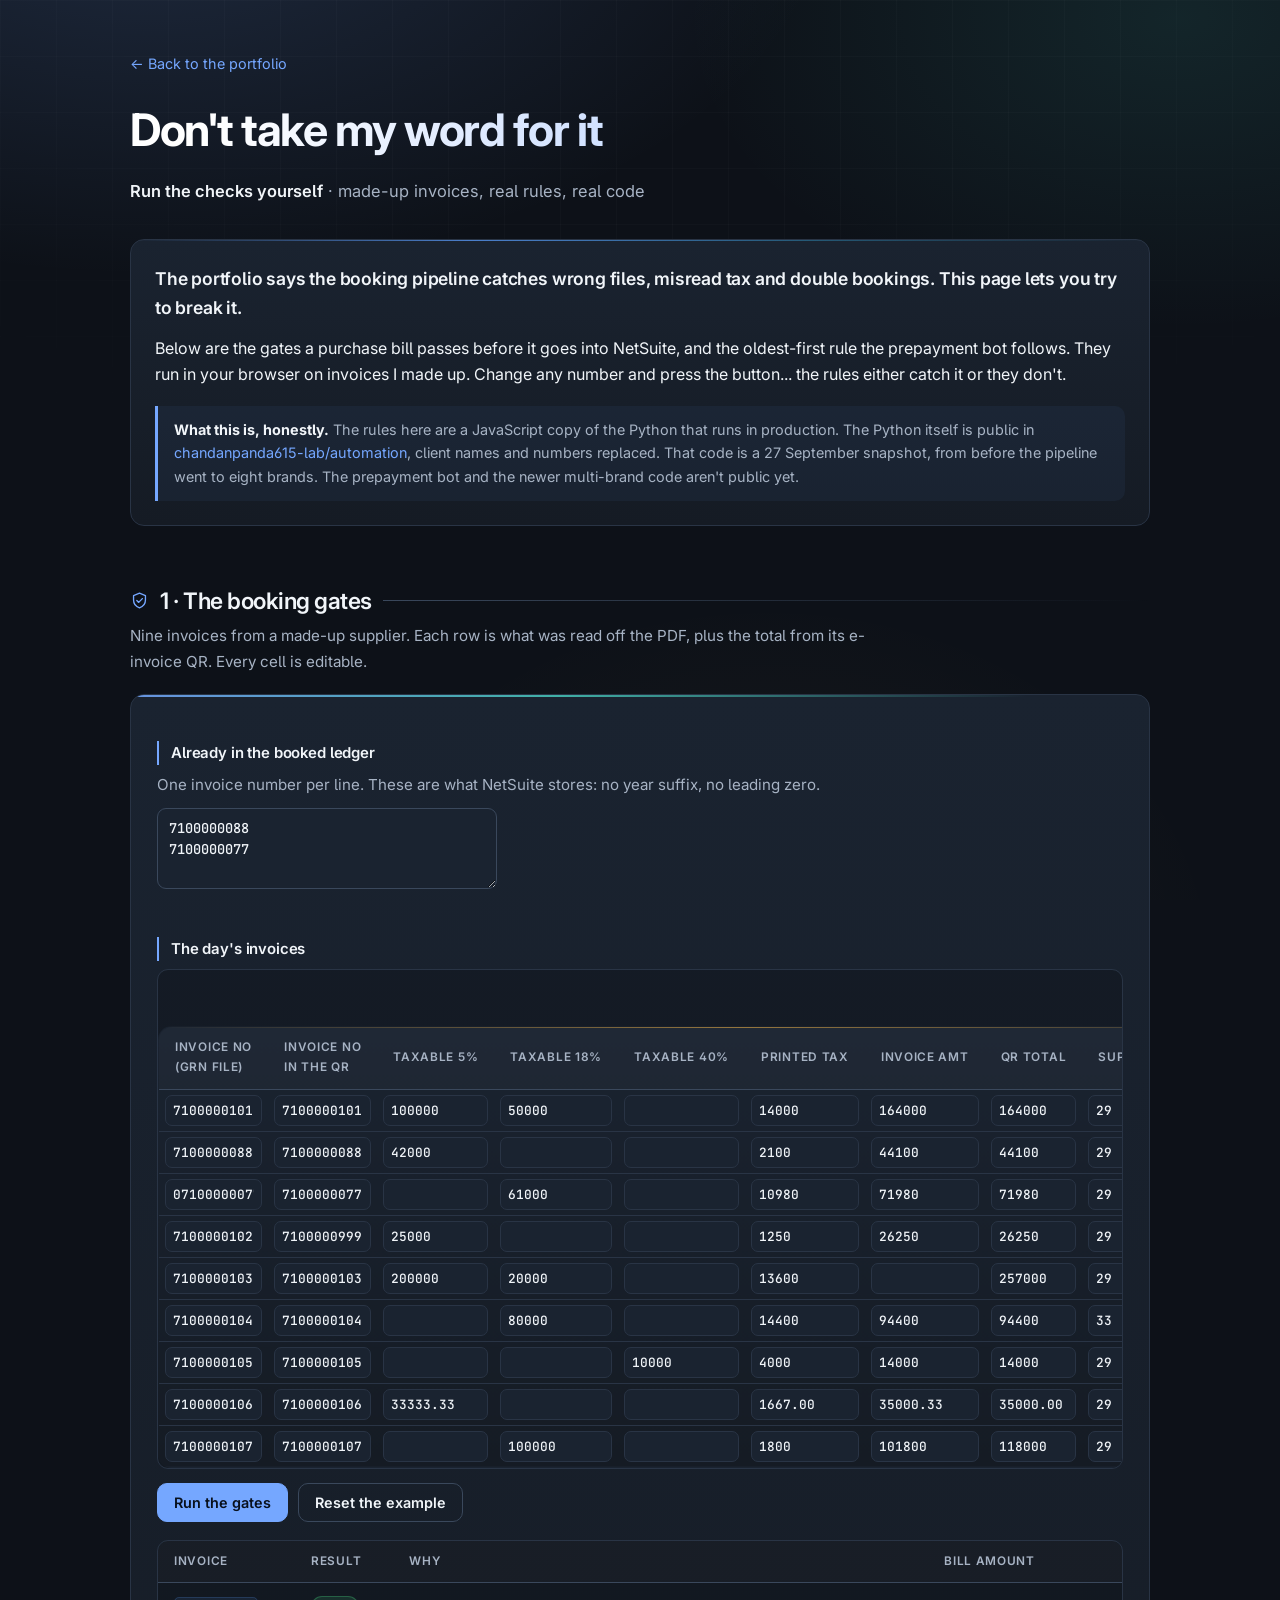
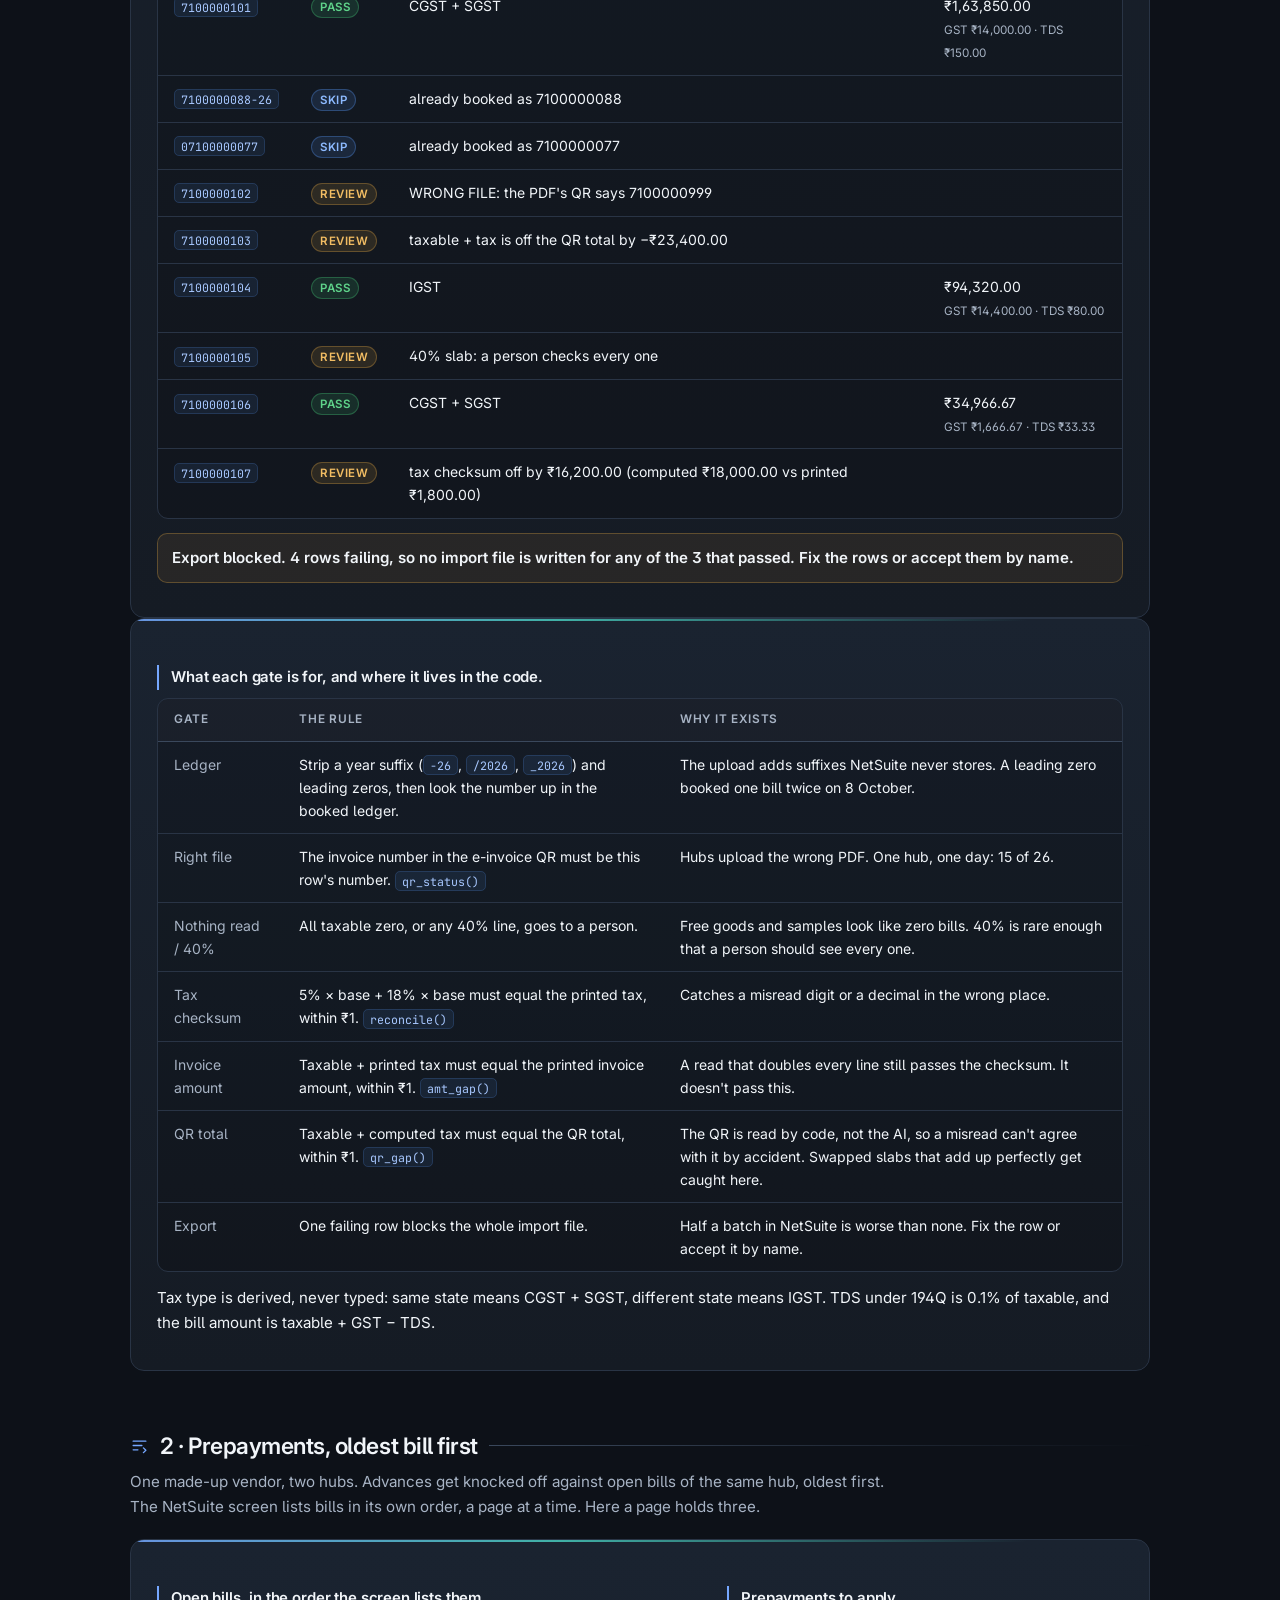
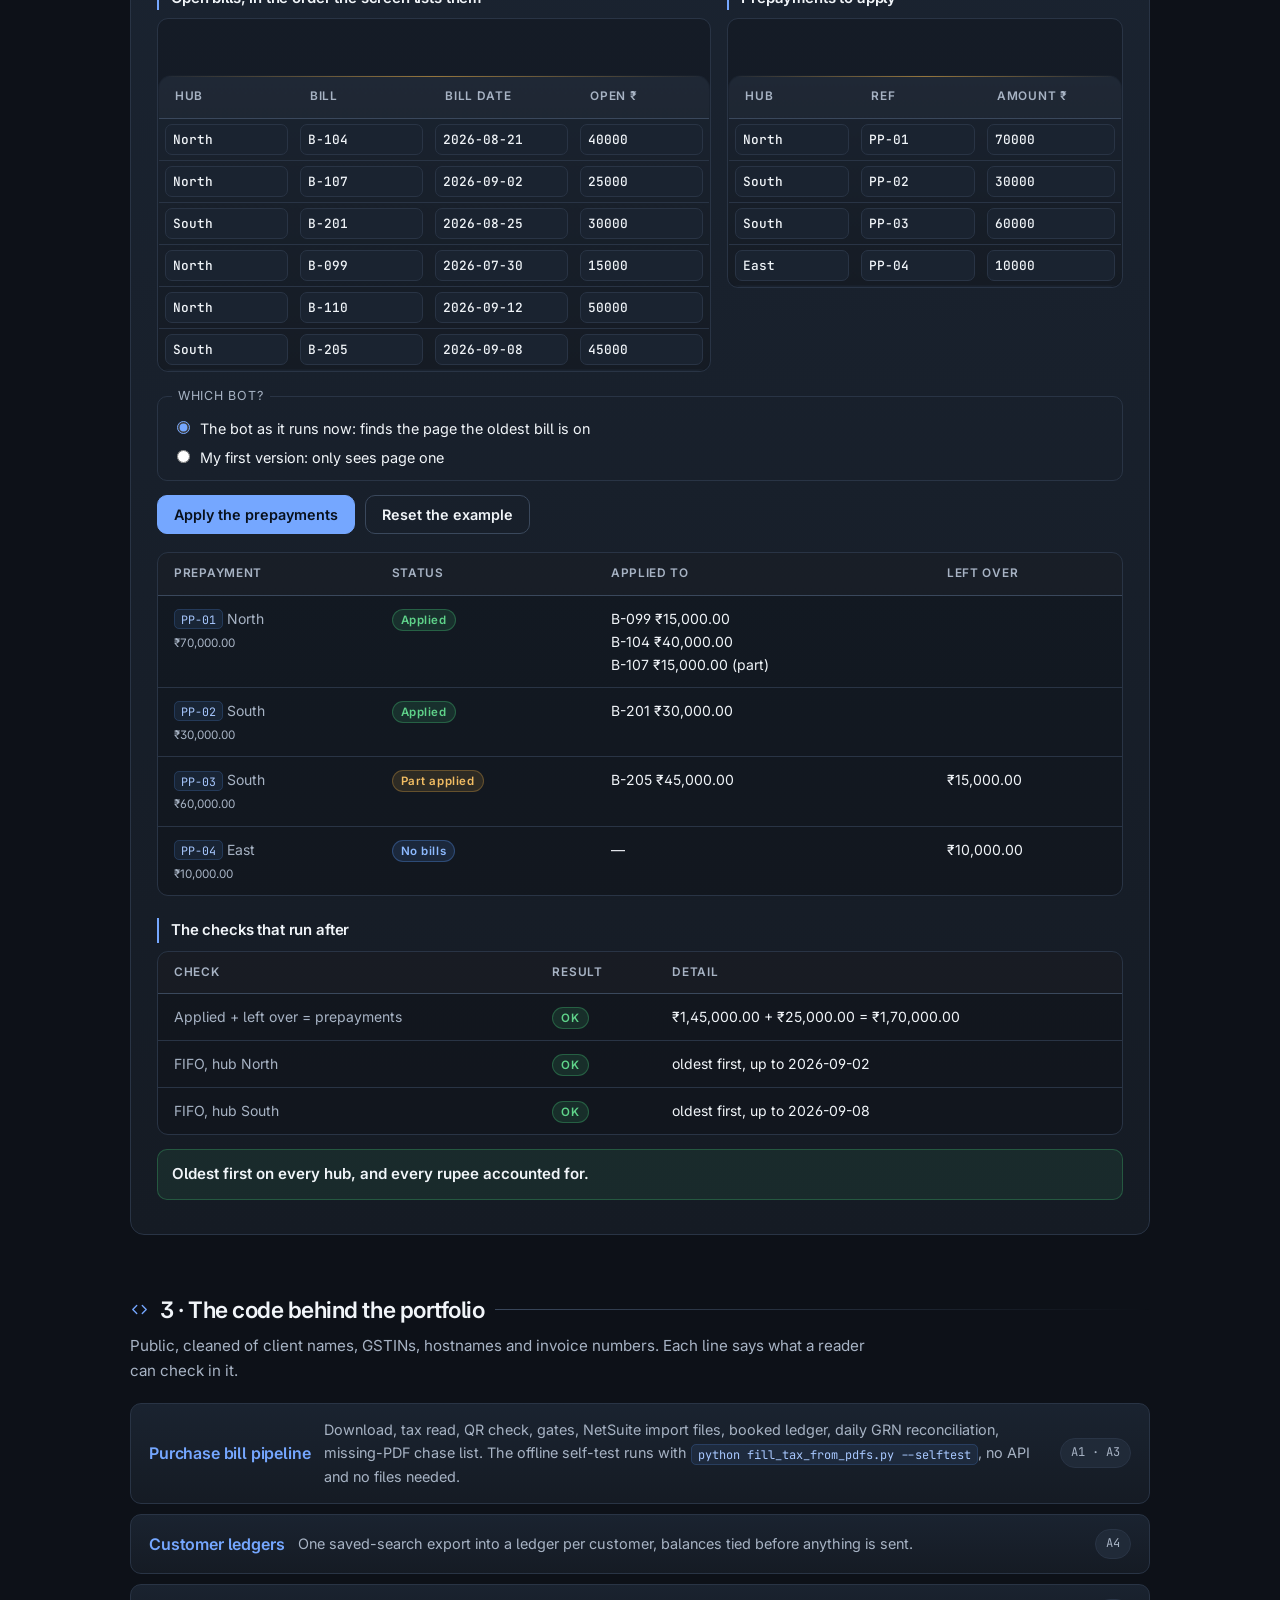
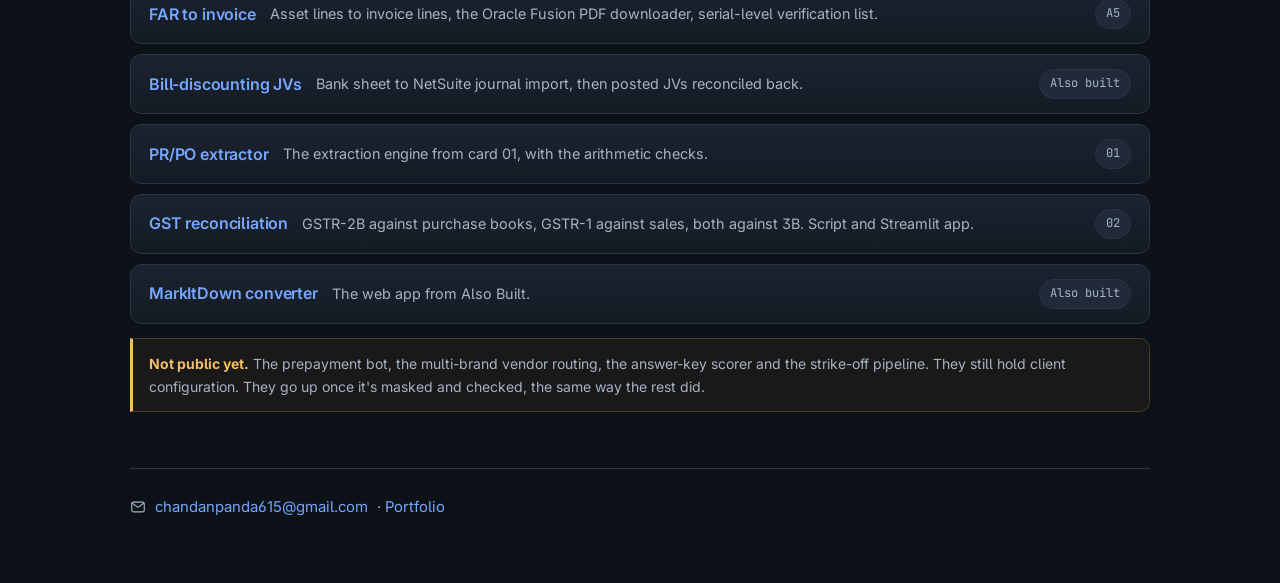
==== proof.html @ 900ec2ac "Add proof page: run the booking gates and FIFO knock-off yourself proof.html runs the purchase-bill " ====
<!DOCTYPE html>
<html lang="en">
<head>
<meta charset="UTF-8">
<meta name="viewport" content="width=device-width, initial-scale=1.0">
<title>Proof · Chandan Panda</title>
<meta name="description" content="Run the purchase-bill gates and the FIFO prepayment knock-off yourself, on made-up invoices, and read the code behind the portfolio.">
<link rel="preconnect" href="https://fonts.googleapis.com">
<link rel="preconnect" href="https://fonts.gstatic.com" crossorigin>
<link href="https://fonts.googleapis.com/css2?family=Inter:wght@400;500;600;700&family=JetBrains+Mono:wght@400;500&display=swap" rel="stylesheet">
<style>
  :root{
    --bg:#0d1118;
    --surface:#151b24;
    --surface-2:#1a2330;
    --line:#293445;
    --line-2:#3a485c;
    --text:#f1f5f9;
    --muted:#a7b3c4;
    --accent:#75a7ff;
    --accent-2:#47c9bb;
    --gold:#f2bd63;
    --green:#70d69a;
    --chip:#202a38;
    --r:14px;
    --sp:20px;
  }
  *{box-sizing:border-box}
  html{scroll-behavior:smooth;-webkit-text-size-adjust:100%}

  body{
    margin:0;color:var(--text);
    font:16px/1.65 Inter,-apple-system,BlinkMacSystemFont,"Segoe UI",Roboto,Helvetica,Arial,sans-serif;
    font-feature-settings:"cv05","ss01";
    background:
      radial-gradient(1100px 620px at 12% -12%, rgba(117,167,255,.17), transparent 62%),
      radial-gradient(820px 520px at 92% 2%, rgba(71,201,187,.11), transparent 60%),
      radial-gradient(760px 620px at 60% 108%, rgba(242,189,99,.06), transparent 60%),
      var(--bg);
    background-attachment:fixed;
  }
  /* faint engineering grid, sits behind everything */
  body::before{
    content:"";position:fixed;inset:0;pointer-events:none;z-index:0;
    background-image:
      linear-gradient(rgba(255,255,255,.021) 1px, transparent 1px),
      linear-gradient(90deg, rgba(255,255,255,.021) 1px, transparent 1px);
    background-size:56px 56px;
    mask-image:radial-gradient(ellipse 90% 60% at 50% 0%, #000 40%, transparent 100%);
    -webkit-mask-image:radial-gradient(ellipse 90% 60% at 50% 0%, #000 40%, transparent 100%);
  }
  .wrap{max-width:1060px;margin:0 auto;padding:44px 20px 64px;position:relative;z-index:1}

  a{color:var(--accent);text-decoration:none}
  a:hover{color:var(--accent-2);text-decoration:underline;text-underline-offset:3px}
  :focus-visible{outline:2px solid var(--accent);outline-offset:3px;border-radius:6px}

  /* ---------- masthead ---------- */
  header{padding:8px 0 4px}
  header h1{
    font-size:clamp(2.1rem,5vw,2.8rem);margin:0 0 10px;letter-spacing:-.033em;font-weight:700;
    background:linear-gradient(102deg,#fff 8%,#cfe0ff 48%,#8fbaff 100%);
    -webkit-background-clip:text;background-clip:text;color:transparent;
  }
  header .tag{color:var(--muted);font-size:1.03rem;max-width:62ch}
  header .tag b{color:var(--text);font-weight:600}

  .stats{display:flex;flex-wrap:wrap;gap:10px;margin:22px 0 0}
  .stat{
    flex:1 1 128px;padding:12px 14px;border-radius:12px;
    background:linear-gradient(180deg,var(--surface-2),var(--surface));
    border:1px solid var(--line);
  }
  .stat .n{display:block;font-size:1.32rem;font-weight:700;letter-spacing:-.02em;color:var(--text)}
  .stat .l{display:block;font-size:.76rem;color:var(--muted);text-transform:uppercase;letter-spacing:.07em;margin-top:2px}

  nav.jump{display:flex;flex-wrap:wrap;gap:8px;margin:22px 0 0}
  nav.jump a{
    font-size:.83rem;font-weight:500;color:var(--muted);
    padding:6px 13px;border-radius:999px;border:1px solid var(--line);
    background:var(--chip);transition:color .2s,border-color .2s,background .2s;
  }
  nav.jump a:hover{color:var(--text);border-color:var(--line-2);background:var(--surface-2);text-decoration:none}

  /* ---------- intro ---------- */
  .intro{
    margin:30px 0 0;padding:24px;border-radius:var(--r);
    background:linear-gradient(180deg,var(--surface-2),var(--surface));
    border:1px solid var(--line);position:relative;overflow:hidden;
  }
  .intro::before{
    content:"";position:absolute;inset:0 0 auto;height:1px;
    background:linear-gradient(90deg,transparent,rgba(91,157,255,.75),rgba(56,189,248,.35),transparent);
  }
  .intro p{margin:0 0 13px}.intro p:last-child{margin:0}
  .lead{font-weight:600;font-size:1.1rem;letter-spacing:-.011em}
  .note{
    font-size:.9rem;color:var(--muted);border-left:3px solid var(--accent);
    padding:12px 16px;background:rgba(91,157,255,.055);
    border-radius:0 10px 10px 0;margin-top:18px;
  }
  .note strong{color:var(--text)}

  /* ---------- learning story ---------- */
  .story-grid{display:grid;grid-template-columns:1fr;gap:14px;counter-reset:story}
  .story-step{
    counter-increment:story;position:relative;padding:21px 22px 20px 66px;
    border:1px solid var(--line);border-radius:var(--r);
    background:linear-gradient(145deg,rgba(26,35,48,.96),rgba(21,27,36,.96));
  }
  .story-step::before{
    content:"0" counter(story);position:absolute;left:20px;top:20px;
    color:var(--accent-2);font:600 .78rem/1 "JetBrains Mono",ui-monospace,monospace;
    letter-spacing:.04em;
  }
  .story-step::after{
    content:"";position:absolute;left:48px;top:18px;bottom:18px;width:1px;
    background:linear-gradient(var(--accent),rgba(71,201,187,.15));
  }
  .story-step .when{
    display:block;margin-bottom:6px;color:var(--accent-2);font-size:.73rem;
    font-weight:700;letter-spacing:.09em;text-transform:uppercase;
  }
  .story-step h3{margin:0 0 8px;font-size:1.02rem;letter-spacing:-.012em}
  .story-step p{margin:0;color:var(--muted);font-size:.925rem}
  .story-step strong{color:var(--text);font-weight:600}
  .story-close{
    margin:16px 0 0;padding:15px 18px;border-left:3px solid var(--accent-2);
    border-radius:0 10px 10px 0;background:rgba(71,201,187,.065);
    color:var(--muted);font-size:.93rem;
  }
  .story-close strong{color:var(--text)}

  /* ---------- section headers ---------- */
  .sechead{display:flex;align-items:center;gap:11px;margin:56px 0 4px}
  .sechead svg{width:19px;height:19px;flex:none;stroke:var(--accent);fill:none;
    stroke-width:1.7;stroke-linecap:round;stroke-linejoin:round}
  h2{margin:0;font-size:1.42rem;letter-spacing:-.021em;font-weight:600}
  .sechead .rule{flex:1;height:1px;background:linear-gradient(90deg,var(--line-2),transparent)}
  .sub{color:var(--muted);margin:0 0 20px;font-size:.95rem;max-width:76ch}

  /* ---------- cards ---------- */
  .grid{display:grid;gap:16px}
  .card{
    background:linear-gradient(180deg,var(--surface-2),var(--surface));
    border:1px solid var(--line);border-radius:var(--r);
    padding:20px 22px;position:relative;overflow:hidden;
    transition:border-color .22s ease,transform .22s ease,box-shadow .22s ease;
  }
  .card:hover{
    border-color:rgba(91,157,255,.5);transform:translateY(-3px);
    box-shadow:0 14px 34px -18px rgba(0,0,0,.85),0 0 0 1px rgba(91,157,255,.09);
  }
  .card .num{
    position:absolute;top:15px;right:18px;font-size:.74rem;color:var(--muted);
    font-weight:700;opacity:.45;font-family:"JetBrains Mono",ui-monospace,monospace;letter-spacing:.04em;
  }
  .card h3{margin:0 0 9px;font-size:1.07rem;padding-right:34px;letter-spacing:-.014em;font-weight:600;line-height:1.42}
  .card p{margin:0 0 10px;font-size:.945rem}
  .card .impact{
    color:var(--gold);font-size:.88rem;font-weight:600;margin:14px 0 12px;
    padding:9px 13px;background:rgba(245,181,68,.07);
    border:1px solid rgba(245,181,68,.19);border-radius:9px;
  }
  .stack{display:flex;flex-wrap:wrap;gap:6px;margin-top:12px}
  .stack span{
    background:var(--chip);color:var(--muted);font-size:.755rem;
    padding:4px 10px;border-radius:999px;border:1px solid var(--line);
    font-family:"JetBrains Mono",ui-monospace,monospace;letter-spacing:-.01em;
  }
  .badge{
    display:inline-block;font-size:.685rem;font-weight:700;padding:3px 9px;
    border-radius:999px;margin-left:8px;vertical-align:middle;
    letter-spacing:.035em;text-transform:uppercase;white-space:nowrap;
  }
  .b-live{background:rgba(74,222,128,.12);color:#5fd38a;border:1px solid rgba(74,222,128,.28)}
  .b-wip{background:rgba(245,181,68,.12);color:var(--gold);border:1px solid rgba(245,181,68,.28)}
  .b-exp{background:rgba(91,157,255,.13);color:#8dbaff;border:1px solid rgba(91,157,255,.3)}

  /* featured long-form cards */
  .card.wide{grid-column:1/-1;padding:24px 26px}
  .card.wide::before{
    content:"";position:absolute;inset:0 0 auto;height:2px;
    background:linear-gradient(90deg,var(--accent),var(--accent-2) 42%,transparent 88%);
    opacity:.85;
  }
  .card p.cap{
    margin:22px 0 8px;font-weight:600;font-size:.935rem;color:var(--text);
    letter-spacing:-.01em;padding-left:12px;border-left:2px solid var(--accent);
  }

  /* ---------- tables ---------- */
  .tw{overflow-x:auto;margin:0 0 14px;border:1px solid var(--line);border-radius:11px;background:rgba(0,0,0,.2)}
  table.log{width:100%;border-collapse:collapse;font-size:.875rem;min-width:540px}
  table.log th{
    text-align:left;color:var(--muted);font-weight:600;font-size:.74rem;
    text-transform:uppercase;letter-spacing:.06em;
    padding:11px 16px;border-bottom:1px solid var(--line-2);
    background:rgba(255,255,255,.022);white-space:nowrap;
  }
  table.log td{padding:11px 16px;border-bottom:1px solid var(--line);vertical-align:top;color:var(--text)}
  table.log tr:last-child td{border-bottom:none}
  table.log tbody tr,table.log tr{transition:background .16s ease}
  table.log tr:hover td{background:rgba(91,157,255,.045)}
  table.log td.ok{color:var(--green);white-space:nowrap;font-weight:600}
  table.log td:first-child{color:var(--muted)}
  table.log td strong{color:var(--text)}

  code{
    background:rgba(91,157,255,.09);border:1px solid rgba(91,157,255,.18);
    border-radius:5px;padding:1.5px 6px;font-size:.83em;color:#a8c8ff;
    font-family:"JetBrains Mono",ui-monospace,SFMono-Regular,Menlo,monospace;white-space:nowrap;
  }
  .scope{
    font-size:.875rem;color:var(--muted);border:1px solid rgba(245,181,68,.22);
    border-left:3px solid var(--gold);
    padding:13px 16px;background:rgba(245,181,68,.05);
    border-radius:0 10px 10px 0;margin:14px 0 12px;
  }
  .scope strong{color:var(--gold)}

  /* ---------- mini rows ---------- */
  .mini{display:grid;gap:10px;grid-template-columns:1fr}
  .mini .row{
    background:linear-gradient(180deg,var(--surface-2),var(--surface));
    border:1px solid var(--line);border-radius:11px;
    padding:14px 18px;display:flex;justify-content:space-between;gap:14px;
    align-items:center;flex-wrap:wrap;transition:border-color .2s ease,transform .2s ease;
  }
  .mini .row:hover{border-color:var(--line-2);transform:translateX(3px)}
  .mini .row b{font-weight:600;letter-spacing:-.01em}
  .mini .row .d{color:var(--muted);font-size:.9rem;flex:1;min-width:220px}
  .mini .row .t{
    color:var(--muted);font-size:.755rem;font-family:"JetBrains Mono",ui-monospace,monospace;
    background:var(--chip);border:1px solid var(--line);padding:4px 10px;border-radius:999px;white-space:nowrap;
  }

  /* ---------- closing ---------- */
  .demo{
    margin-top:56px;padding:26px;border-radius:var(--r);
    background:linear-gradient(180deg,var(--surface-2),var(--surface));
    border:1px solid var(--line);position:relative;overflow:hidden;
  }
  .demo::before{
    content:"";position:absolute;inset:0 0 auto;height:1px;
    background:linear-gradient(90deg,transparent,rgba(245,181,68,.55),transparent);
  }
  .demo .sechead{margin-top:0}
  .demo ul{margin:14px 0 0;padding-left:20px;color:var(--muted)}
  .demo li{margin-bottom:9px}
  .demo li strong{color:var(--text)}

  footer{
    margin:56px 0 0;padding-top:26px;border-top:1px solid var(--line);
    color:var(--muted);font-size:.93rem;display:flex;align-items:center;gap:9px;flex-wrap:wrap;
  }
  footer svg{width:16px;height:16px;stroke:var(--muted);fill:none;stroke-width:1.7;
    stroke-linecap:round;stroke-linejoin:round;flex:none}

  @media(min-width:700px){
    .grid{grid-template-columns:1fr 1fr}
    .story-grid{grid-template-columns:1fr 1fr}
  }
  @media(max-width:560px){
    .wrap{padding:32px 15px 48px}
    .card{padding:17px 17px}
    .card.wide{padding:19px 17px}
    .stat{flex:1 1 44%}
  }
  @media(prefers-reduced-motion:reduce){
    html{scroll-behavior:auto}
    *,*::before,*::after{transition-duration:.01ms!important;animation-duration:.01ms!important}
    .card:hover,.mini .row:hover{transform:none}
  }

  /* proof page */
  .back{margin:0 0 18px;font-size:.9rem}
  .hint{color:var(--muted);font-size:.86rem;margin:-4px 0 8px}
  textarea{width:100%;max-width:340px;background:var(--surface-2);color:var(--text);border:1px solid var(--line-2);
    border-radius:9px;padding:9px 11px;font:500 .85rem/1.5 "JetBrains Mono",monospace;margin:0 0 18px}
  table.demo{min-width:900px}
  table.demo td{padding:5px 6px}
  table.demo input{width:100%;min-width:70px;background:var(--surface-2);color:var(--text);border:1px solid var(--line);
    border-radius:7px;padding:6px 7px;font:500 .8rem "JetBrains Mono",monospace}
  table.demo input:focus,textarea:focus{outline:2px solid var(--accent);outline-offset:1px}
  #bills table.demo,#pre.demo,#bills.demo{min-width:0}
  .btns{display:flex;gap:10px;flex-wrap:wrap;margin:4px 0 18px}
  button{font:600 .9rem Inter,sans-serif;padding:10px 16px;border-radius:10px;cursor:pointer;
    background:var(--accent);color:#08101c;border:1px solid var(--accent)}
  button.ghost{background:transparent;color:var(--text);border-color:var(--line-2)}
  button:focus-visible{outline:2px solid var(--gold);outline-offset:2px}
  .pill{display:inline-block;font:600 .72rem Inter,sans-serif;letter-spacing:.05em;padding:3px 8px;border-radius:999px;white-space:nowrap}
  .p-pass{background:rgba(74,222,128,.12);color:#5fd38a;border:1px solid rgba(74,222,128,.28)}
  .p-review{background:rgba(245,181,68,.12);color:var(--gold);border:1px solid rgba(245,181,68,.28)}
  .p-skip{background:rgba(91,157,255,.13);color:#8dbaff;border:1px solid rgba(91,157,255,.3)}
  .verdict{padding:12px 14px;border-radius:10px;font-weight:600;margin:0 0 6px}
  .verdict.good{background:rgba(74,222,128,.08);border:1px solid rgba(74,222,128,.25)}
  .verdict.bad{background:rgba(245,181,68,.08);border:1px solid rgba(245,181,68,.28)}
  .split{display:grid;gap:16px;grid-template-columns:1.4fr 1fr}
  .split table.demo{min-width:0}
  .mode{border:1px solid var(--line);border-radius:10px;padding:10px 14px;margin:0 0 14px;display:grid;gap:6px;font-size:.9rem}
  .mode legend{color:var(--muted);font-size:.78rem;text-transform:uppercase;letter-spacing:.06em;padding:0 6px}
  .mode input{accent-color:var(--accent);margin-right:6px}
  small{color:var(--muted)}
  @media(max-width:760px){.split{grid-template-columns:1fr}}
</style>
</head>
<body>
<div class="wrap">
  <header>
    <p class="back"><a href="index.html">← Back to the portfolio</a></p>
    <h1>Don't take my word for it</h1>
    <div class="tag"><b>Run the checks yourself</b> · made-up invoices, real rules, real code</div>
  </header>

  <section class="intro">
    <p class="lead">The portfolio says the booking pipeline catches wrong files, misread tax and double bookings. This page lets you try to break it.</p>
    <p>Below are the gates a purchase bill passes before it goes into NetSuite, and the oldest-first rule the prepayment bot follows. They run in your browser on invoices I made up. Change any number and press the button... the rules either catch it or they don't.</p>
    <div class="note"><strong>What this is, honestly.</strong> The rules here are a JavaScript copy of the Python that runs in production. The Python itself is public in <a href="https://github.com/chandanpanda615-lab/automation">chandanpanda615-lab/automation</a>, client names and numbers replaced. That code is a 27 September snapshot, from before the pipeline went to eight brands. The prepayment bot and the newer multi-brand code aren't public yet.</div>
  </section>

  <div class="sechead" id="gates">
    <svg viewBox="0 0 24 24" aria-hidden="true"><path d="M12 2.8l7.5 3v5.6c0 4.6-3.1 8.4-7.5 9.8-4.4-1.4-7.5-5.2-7.5-9.8V5.8z"/><path d="m8.6 12 2.4 2.4 4.6-4.8"/></svg>
    <h2>1 · The booking gates</h2><span class="rule"></span>
  </div>
  <p class="sub">Nine invoices from a made-up supplier. Each row is what was read off the PDF, plus the total from its e-invoice QR. Every cell is editable.</p>

  <div class="card wide">
    <p class="cap">Already in the booked ledger</p>
    <p class="hint">One invoice number per line. These are what NetSuite stores: no year suffix, no leading zero.</p>
    <textarea id="ledger" rows="3" spellcheck="false" aria-label="Invoice numbers already booked">7100000088
7100000077</textarea>

    <p class="cap">The day's invoices</p>
    <div class="tw"><table class="log demo" id="inv">
      <thead><tr>
        <th>Invoice no<br>(GRN file)</th><th>Invoice no<br>in the QR</th><th>Taxable 5%</th><th>Taxable 18%</th><th>Taxable 40%</th><th>Printed tax</th><th>Invoice amt</th><th>QR total</th><th>Supplier state</th><th>Hub state</th>
      </tr></thead>
      <tbody></tbody>
    </table></div>
    <div class="btns">
      <button type="button" id="runGates">Run the gates</button>
      <button type="button" class="ghost" id="resetGates">Reset the example</button>
    </div>

    <div id="gateOut" aria-live="polite"></div>
  </div>

  <div class="card wide explain">
    <p class="cap">What each gate is for, and where it lives in the code.</p>
    <div class="tw"><table class="log">
      <tr><th>Gate</th><th>The rule</th><th>Why it exists</th></tr>
      <tr><td>Ledger</td><td>Strip a year suffix (<code>-26</code>, <code>/2026</code>, <code>_2026</code>) and leading zeros, then look the number up in the booked ledger.</td><td>The upload adds suffixes NetSuite never stores. A leading zero booked one bill twice on 8 October.</td></tr>
      <tr><td>Right file</td><td>The invoice number in the e-invoice QR must be this row's number. <a href="https://github.com/chandanpanda615-lab/automation/blob/main/netsuite-purchase-automation/0_Scripts/fill_tax_from_pdfs.py#L138-L148"><code>qr_status()</code></a></td><td>Hubs upload the wrong PDF. One hub, one day: 15 of 26.</td></tr>
      <tr><td>Nothing read / 40%</td><td>All taxable zero, or any 40% line, goes to a person.</td><td>Free goods and samples look like zero bills. 40% is rare enough that a person should see every one.</td></tr>
      <tr><td>Tax checksum</td><td>5% × base + 18% × base must equal the printed tax, within ₹1. <a href="https://github.com/chandanpanda615-lab/automation/blob/main/netsuite-purchase-automation/0_Scripts/fill_tax_from_pdfs.py#L101-L115"><code>reconcile()</code></a></td><td>Catches a misread digit or a decimal in the wrong place.</td></tr>
      <tr><td>Invoice amount</td><td>Taxable + printed tax must equal the printed invoice amount, within ₹1. <a href="https://github.com/chandanpanda615-lab/automation/blob/main/netsuite-purchase-automation/0_Scripts/fill_tax_from_pdfs.py#L118-L128"><code>amt_gap()</code></a></td><td>A read that doubles every line still passes the checksum. It doesn't pass this.</td></tr>
      <tr><td>QR total</td><td>Taxable + computed tax must equal the QR total, within ₹1. <a href="https://github.com/chandanpanda615-lab/automation/blob/main/netsuite-purchase-automation/0_Scripts/fill_tax_from_pdfs.py#L130-L136"><code>qr_gap()</code></a></td><td>The QR is read by code, not the AI, so a misread can't agree with it by accident. Swapped slabs that add up perfectly get caught here.</td></tr>
      <tr><td>Export</td><td>One failing row blocks the whole import file.</td><td>Half a batch in NetSuite is worse than none. Fix the row or accept it by name.</td></tr>
    </table></div>
    <p>Tax type is derived, never typed: same state means CGST + SGST, different state means IGST. TDS under 194Q is 0.1% of taxable, and the bill amount is taxable + GST − TDS.</p>
  </div>

  <div class="sechead" id="fifo">
    <svg viewBox="0 0 24 24" aria-hidden="true"><path d="M4 6.5h16M4 12h11M4 17.5h6"/><path d="m17 15 3 3-3 3"/></svg>
    <h2>2 · Prepayments, oldest bill first</h2><span class="rule"></span>
  </div>
  <p class="sub">One made-up vendor, two hubs. Advances get knocked off against open bills of the same hub, oldest first. The NetSuite screen lists bills in its own order, a page at a time. Here a page holds three.</p>

  <div class="card wide">
    <div class="split">
      <div>
        <p class="cap">Open bills, in the order the screen lists them</p>
        <div class="tw"><table class="log demo" id="bills"><thead><tr><th>Hub</th><th>Bill</th><th>Bill date</th><th>Open ₹</th></tr></thead><tbody></tbody></table></div>
      </div>
      <div>
        <p class="cap">Prepayments to apply</p>
        <div class="tw"><table class="log demo" id="pre"><thead><tr><th>Hub</th><th>Ref</th><th>Amount ₹</th></tr></thead><tbody></tbody></table></div>
      </div>
    </div>
    <fieldset class="mode">
      <legend>Which bot?</legend>
      <label><input type="radio" name="mode" value="fixed" checked> The bot as it runs now: finds the page the oldest bill is on</label>
      <label><input type="radio" name="mode" value="naive"> My first version: only sees page one</label>
    </fieldset>
    <div class="btns">
      <button type="button" id="runFifo">Apply the prepayments</button>
      <button type="button" class="ghost" id="resetFifo">Reset the example</button>
    </div>
    <div id="fifoOut" aria-live="polite"></div>
  </div>

  <div class="sechead" id="code">
    <svg viewBox="0 0 24 24" aria-hidden="true"><path d="m8.5 7-5 5 5 5M15.5 7l5 5-5 5"/></svg>
    <h2>3 · The code behind the portfolio</h2><span class="rule"></span>
  </div>
  <p class="sub">Public, cleaned of client names, GSTINs, hostnames and invoice numbers. Each line says what a reader can check in it.</p>
  <div class="mini">
    <div class="row"><b><a href="https://github.com/chandanpanda615-lab/automation/tree/main/netsuite-purchase-automation">Purchase bill pipeline</a></b><span class="d">Download, tax read, QR check, gates, NetSuite import files, booked ledger, daily GRN reconciliation, missing-PDF chase list. The offline self-test runs with <code>python fill_tax_from_pdfs.py --selftest</code>, no API and no files needed.</span><span class="t">A1 · A3</span></div>
    <div class="row"><b><a href="https://github.com/chandanpanda615-lab/automation/tree/main/customer-ledger-check">Customer ledgers</a></b><span class="d">One saved-search export into a ledger per customer, balances tied before anything is sent.</span><span class="t">A4</span></div>
    <div class="row"><b><a href="https://github.com/chandanpanda615-lab/automation/tree/main/far-invoice-reconciliation">FAR to invoice</a></b><span class="d">Asset lines to invoice lines, the Oracle Fusion PDF downloader, serial-level verification list.</span><span class="t">A5</span></div>
    <div class="row"><b><a href="https://github.com/chandanpanda615-lab/automation/tree/main/bank-jv-automation">Bill-discounting JVs</a></b><span class="d">Bank sheet to NetSuite journal import, then posted JVs reconciled back.</span><span class="t">Also built</span></div>
    <div class="row"><b><a href="https://github.com/chandanpanda615-lab/automation/tree/main/po-extractor">PR/PO extractor</a></b><span class="d">The extraction engine from card 01, with the arithmetic checks.</span><span class="t">01</span></div>
    <div class="row"><b><a href="https://github.com/chandanpanda615-lab/automation/tree/main/gst-reconciliation">GST reconciliation</a></b><span class="d">GSTR-2B against purchase books, GSTR-1 against sales, both against 3B. Script and Streamlit app.</span><span class="t">02</span></div>
    <div class="row"><b><a href="https://github.com/chandanpanda615-lab/markitdown-converter">MarkItDown converter</a></b><span class="d">The web app from Also Built.</span><span class="t">Also built</span></div>
  </div>
  <div class="scope"><strong>Not public yet.</strong> The prepayment bot, the multi-brand vendor routing, the answer-key scorer and the strike-off pipeline. They still hold client configuration. They go up once it's masked and checked, the same way the rest did.</div>

  <footer>
    <svg viewBox="0 0 24 24" aria-hidden="true"><rect x="2.6" y="4.6" width="18.8" height="14.8" rx="2.4"/><path d="m3.4 6.4 8.6 6.2 8.6-6.2"/></svg>
    <a href="mailto:chandanpanda615@gmail.com">chandanpanda615@gmail.com</a>
    <span>· <a href="index.html">Portfolio</a></span>
  </footer>
</div>

<script>
const TOL = 1.0;                       // fill_tax_from_pdfs.py CHECKSUM_TOLERANCE
const r2 = x => Math.round((x + Number.EPSILON) * 100) / 100;
const num = s => { const v = parseFloat(String(s).replace(/,/g, '')); return isNaN(v) ? 0 : v; };
const inr = x => (x < 0 ? '−₹' : '₹') + Math.abs(r2(x)).toLocaleString('en-IN', {minimumFractionDigits: 2, maximumFractionDigits: 2});
const esc = s => String(s).replace(/[&<>"]/g, c => ({'&':'&amp;','<':'&lt;','>':'&gt;','"':'&quot;'}[c]));

// ---------- 1. gates ----------
const COLS = ['no', 'qr', 'a5', 'a18', 'a40', 'printed', 'amt', 'qrtot', 'sup', 'hub'];
const INVOICES = [
  ['7100000101', '7100000101', '100000', '50000', '', '14000', '164000', '164000', '29', '29'],
  ['7100000088-26', '7100000088', '42000', '', '', '2100', '44100', '44100', '29', '29'],
  ['07100000077', '7100000077', '', '61000', '', '10980', '71980', '71980', '29', '29'],
  ['7100000102', '7100000999', '25000', '', '', '1250', '26250', '26250', '29', '29'],
  ['7100000103', '7100000103', '200000', '20000', '', '13600', '', '257000', '29', '29'],
  ['7100000104', '7100000104', '', '80000', '', '14400', '94400', '94400', '33', '29'],
  ['7100000105', '7100000105', '', '', '10000', '4000', '14000', '14000', '29', '29'],
  ['7100000106', '7100000106', '33333.33', '', '', '1667.00', '35000.33', '35000.00', '29', '29'],
  ['7100000107', '7100000107', '', '100000', '', '1800', '101800', '118000', '29', '29'],
];

// the ledger key, as booked_key() builds it in production: year suffix off, leading zeros off an all-digit number
function bookedKey(no) {
  let k = String(no).trim().replace(/[-\/_](20)?2\d$/, '');
  if (/^\d+$/.test(k)) k = k.replace(/^0+/, '') || '0';
  return k;
}
const tax = (a5, a18) => r2(a5 * 0.05 + a18 * 0.18);

function judgeRow(v, ledger) {
  const key = bookedKey(v.no);
  if (ledger.has(key)) return {s: 'SKIP', note: `already booked as ${key}`};
  if (!v.qr.trim()) return {s: 'REVIEW', note: 'no QR to check the file against'};
  if (bookedKey(v.qr) !== key) return {s: 'REVIEW', note: `WRONG FILE: the PDF's QR says ${v.qr}`};
  const a5 = num(v.a5), a18 = num(v.a18), a40 = num(v.a40), printed = num(v.printed);
  if (a40 > 0) return {s: 'REVIEW', note: '40% slab: a person checks every one'};
  if (a5 === 0 && a18 === 0) return {s: 'REVIEW', note: 'NIL invoice: nothing taxable read (free goods? samples?)'};
  if (printed <= 0) return {s: 'REVIEW', note: 'no printed tax to verify against'};
  const d = r2(tax(a5, a18) - printed);
  if (Math.abs(d) > TOL) return {s: 'REVIEW', note: `tax checksum off by ${inr(d)} (computed ${inr(tax(a5, a18))} vs printed ${inr(printed)})`};
  if (v.amt.trim()) {
    const g = r2(a5 + a18 + printed - num(v.amt));
    if (Math.abs(g) > TOL) return {s: 'REVIEW', note: `taxable + tax is off the invoice amount by ${inr(g)}`};
  }
  if (v.qrtot.trim()) {
    const q = r2(a5 + a18 + tax(a5, a18) - num(v.qrtot));
    if (Math.abs(q) > TOL) return {s: 'REVIEW', note: `taxable + tax is off the QR total by ${inr(q)}`};
  }
  const igst = v.sup.trim() !== v.hub.trim();
  const gst = tax(a5, a18), tds = r2((a5 + a18) * 0.001);
  return {s: 'PASS', igst, gst, tds, bill: r2(a5 + a18 + gst - tds),
          note: (igst ? 'IGST' : 'CGST + SGST') + (v.amt.trim() ? '' : ' · invoice amount not read, QR total used')};
}

function fillTable(id, rows, cols) {
  const tb = document.querySelector(`#${id} tbody`);
  tb.innerHTML = rows.map(r => '<tr>' + r.map((c, i) =>
    `<td><input value="${esc(c)}" data-col="${cols[i]}" aria-label="${cols[i]}" spellcheck="false"></td>`).join('') + '</tr>').join('');
}
function readTable(id) {
  return [...document.querySelectorAll(`#${id} tbody tr`)].map(tr => {
    const o = {}; tr.querySelectorAll('input').forEach(i => o[i.dataset.col] = i.value); return o;
  });
}

function runGates() {
  const ledger = new Set(document.getElementById('ledger').value.split(/\s+/).filter(Boolean).map(bookedKey));
  const rows = readTable('inv'), res = rows.map(v => judgeRow(v, ledger));
  const pass = res.filter(x => x.s === 'PASS'), rev = res.filter(x => x.s === 'REVIEW'), skip = res.filter(x => x.s === 'SKIP');
  let h = '<div class="tw"><table class="log"><tr><th>Invoice</th><th>Result</th><th>Why</th><th>Bill amount</th></tr>';
  rows.forEach((v, i) => {
    const x = res[i];
    h += `<tr><td><code>${esc(v.no)}</code></td><td><span class="pill p-${x.s.toLowerCase()}">${x.s}</span></td><td>${esc(x.note)}</td>` +
         `<td>${x.s === 'PASS' ? inr(x.bill) + `<br><small>GST ${inr(x.gst)} · TDS ${inr(x.tds)}</small>` : ''}</td></tr>`;
  });
  h += '</table></div>';
  h += rev.length
    ? `<p class="verdict bad">Export blocked. ${rev.length} row${rev.length > 1 ? 's' : ''} failing, so no import file is written for any of the ${pass.length} that passed. Fix the rows or accept them by name.</p>`
    : `<p class="verdict good">Export ready: ${pass.length} bills, ${inr(pass.reduce((s, x) => s + x.bill, 0))} in total. ${skip.length} skipped as already booked.</p>`;
  document.getElementById('gateOut').innerHTML = h;
}

// ---------- 2. FIFO knock-off ----------
const BCOLS = ['hub', 'bill', 'date', 'open'], PCOLS = ['hub', 'ref', 'amt'];
const BILLS = [
  ['North', 'B-104', '2026-08-21', '40000'],
  ['North', 'B-107', '2026-09-02', '25000'],
  ['South', 'B-201', '2026-08-25', '30000'],
  ['North', 'B-099', '2026-07-30', '15000'],
  ['North', 'B-110', '2026-09-12', '50000'],
  ['South', 'B-205', '2026-09-08', '45000'],
];
const PREPAY = [['North', 'PP-01', '70000'], ['South', 'PP-02', '30000'], ['South', 'PP-03', '60000'], ['East', 'PP-04', '10000']];
const PAGE = 3;

function runFifo() {
  const naive = document.querySelector('input[name=mode]:checked').value === 'naive';
  const bills = readTable('bills').map((b, i) => ({...b, open: num(b.open), paid: 0, pos: i}));
  const pre = readTable('pre');
  const rows = [];
  for (const p of pre) {
    let left = num(p.amt);
    // what the bot can see: the whole list, or only screen page one
    const visible = bills.filter(b => b.hub.trim() === p.hub.trim() && (!naive || b.pos < PAGE));
    const open = visible.filter(b => b.open - b.paid > 0.004).sort((a, b) => a.date.localeCompare(b.date));
    const used = [];
    for (const b of open) {
      if (left <= 0.004) break;
      const take = r2(Math.min(left, b.open - b.paid));
      b.paid = r2(b.paid + take); left = r2(left - take);
      used.push(`${b.bill} ${inr(take)}${b.open - b.paid > 0.004 ? ' (part)' : ''}`);
    }
    const status = !used.length ? 'No bills' : left > 0.004 ? 'Part applied' : 'Applied';
    rows.push({p, used, left, status});
  }
  // the read-only check verify_all.py runs after a live save: no open bill older than the newest one paid
  const hubs = [...new Set(bills.map(b => b.hub.trim()))];
  const checks = hubs.map(h => {
    const hb = bills.filter(b => b.hub.trim() === h), paid = hb.filter(b => b.paid > 0);
    if (!paid.length) return {h, ok: true, note: 'nothing applied'};
    const newest = paid.map(b => b.date).sort().pop();
    const skipped = hb.filter(b => b.date < newest && b.open - b.paid > 0.004);
    return {h, ok: !skipped.length, note: skipped.length ? `${skipped.map(b => b.bill).join(', ')} still open but older than ${newest}` : `oldest first, up to ${newest}`};
  });
  const applied = r2(rows.reduce((s, x) => s + num(x.p.amt) - x.left, 0)), unapplied = r2(rows.reduce((s, x) => s + x.left, 0));
  const total = r2(pre.reduce((s, p) => s + num(p.amt), 0));
  let h = '<div class="tw"><table class="log"><tr><th>Prepayment</th><th>Status</th><th>Applied to</th><th>Left over</th></tr>';
  rows.forEach(x => {
    const cls = x.status === 'Applied' ? 'pass' : x.status === 'No bills' ? 'skip' : 'review';
    h += `<tr><td><code>${esc(x.p.ref)}</code> ${esc(x.p.hub)}<br><small>${inr(num(x.p.amt))}</small></td><td><span class="pill p-${cls}">${x.status}</span></td><td>${x.used.map(esc).join('<br>') || '—'}</td><td>${x.left > 0 ? inr(x.left) : ''}</td></tr>`;
  });
  h += '</table></div><p class="cap">The checks that run after</p><div class="tw"><table class="log">';
  h += `<tr><th>Check</th><th>Result</th><th>Detail</th></tr>`;
  h += `<tr><td>Applied + left over = prepayments</td><td><span class="pill p-${r2(applied + unapplied) === total ? 'pass' : 'review'}">${r2(applied + unapplied) === total ? 'OK' : 'CHECK'}</span></td><td>${inr(applied)} + ${inr(unapplied)} = ${inr(total)}</td></tr>`;
  checks.forEach(c => h += `<tr><td>FIFO, hub ${esc(c.h)}</td><td><span class="pill p-${c.ok ? 'pass' : 'review'}">${c.ok ? 'OK' : 'CHECK'}</span></td><td>${esc(c.note)}</td></tr>`);
  h += '</table></div>';
  const bad = checks.some(c => !c.ok);
  h += bad
    ? '<p class="verdict bad">FIFO broken. The oldest North bill sits on screen page two, so a bot that only reads page one pays newer bills first. My first version had exactly this bug. Now the bot works out which page the oldest bill is on, and this check runs read-only after every live save.</p>'
    : '<p class="verdict good">Oldest first on every hub, and every rupee accounted for.</p>';
  document.getElementById('fifoOut').innerHTML = h;
}

function resetGates() { fillTable('inv', INVOICES, COLS); runGates(); }
function resetFifo() { fillTable('bills', BILLS, BCOLS); fillTable('pre', PREPAY, PCOLS); runFifo(); }
document.getElementById('runGates').onclick = runGates;
document.getElementById('resetGates').onclick = resetGates;
document.getElementById('runFifo').onclick = runFifo;
document.getElementById('resetFifo').onclick = resetFifo;
document.querySelectorAll('input[name=mode]').forEach(r => r.onchange = runFifo);
resetGates(); resetFifo();
</script>
</body>
</html>
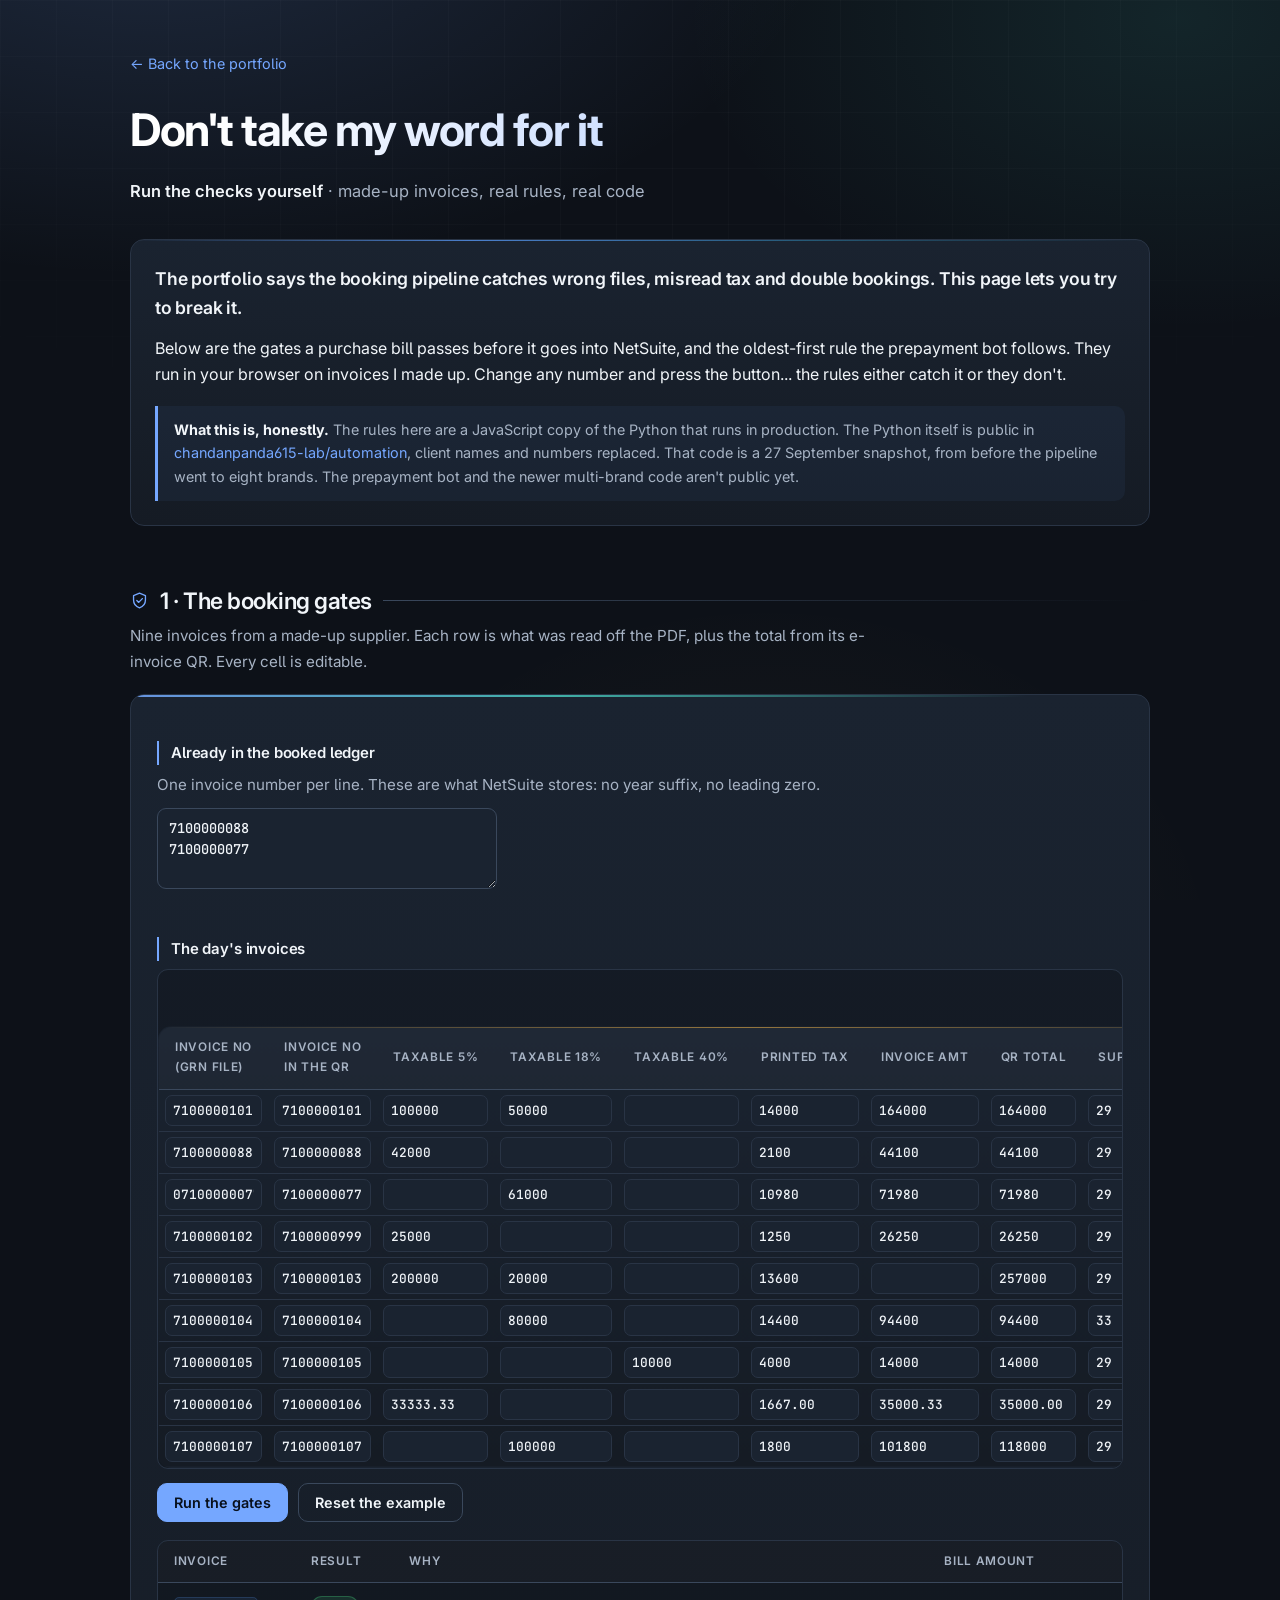
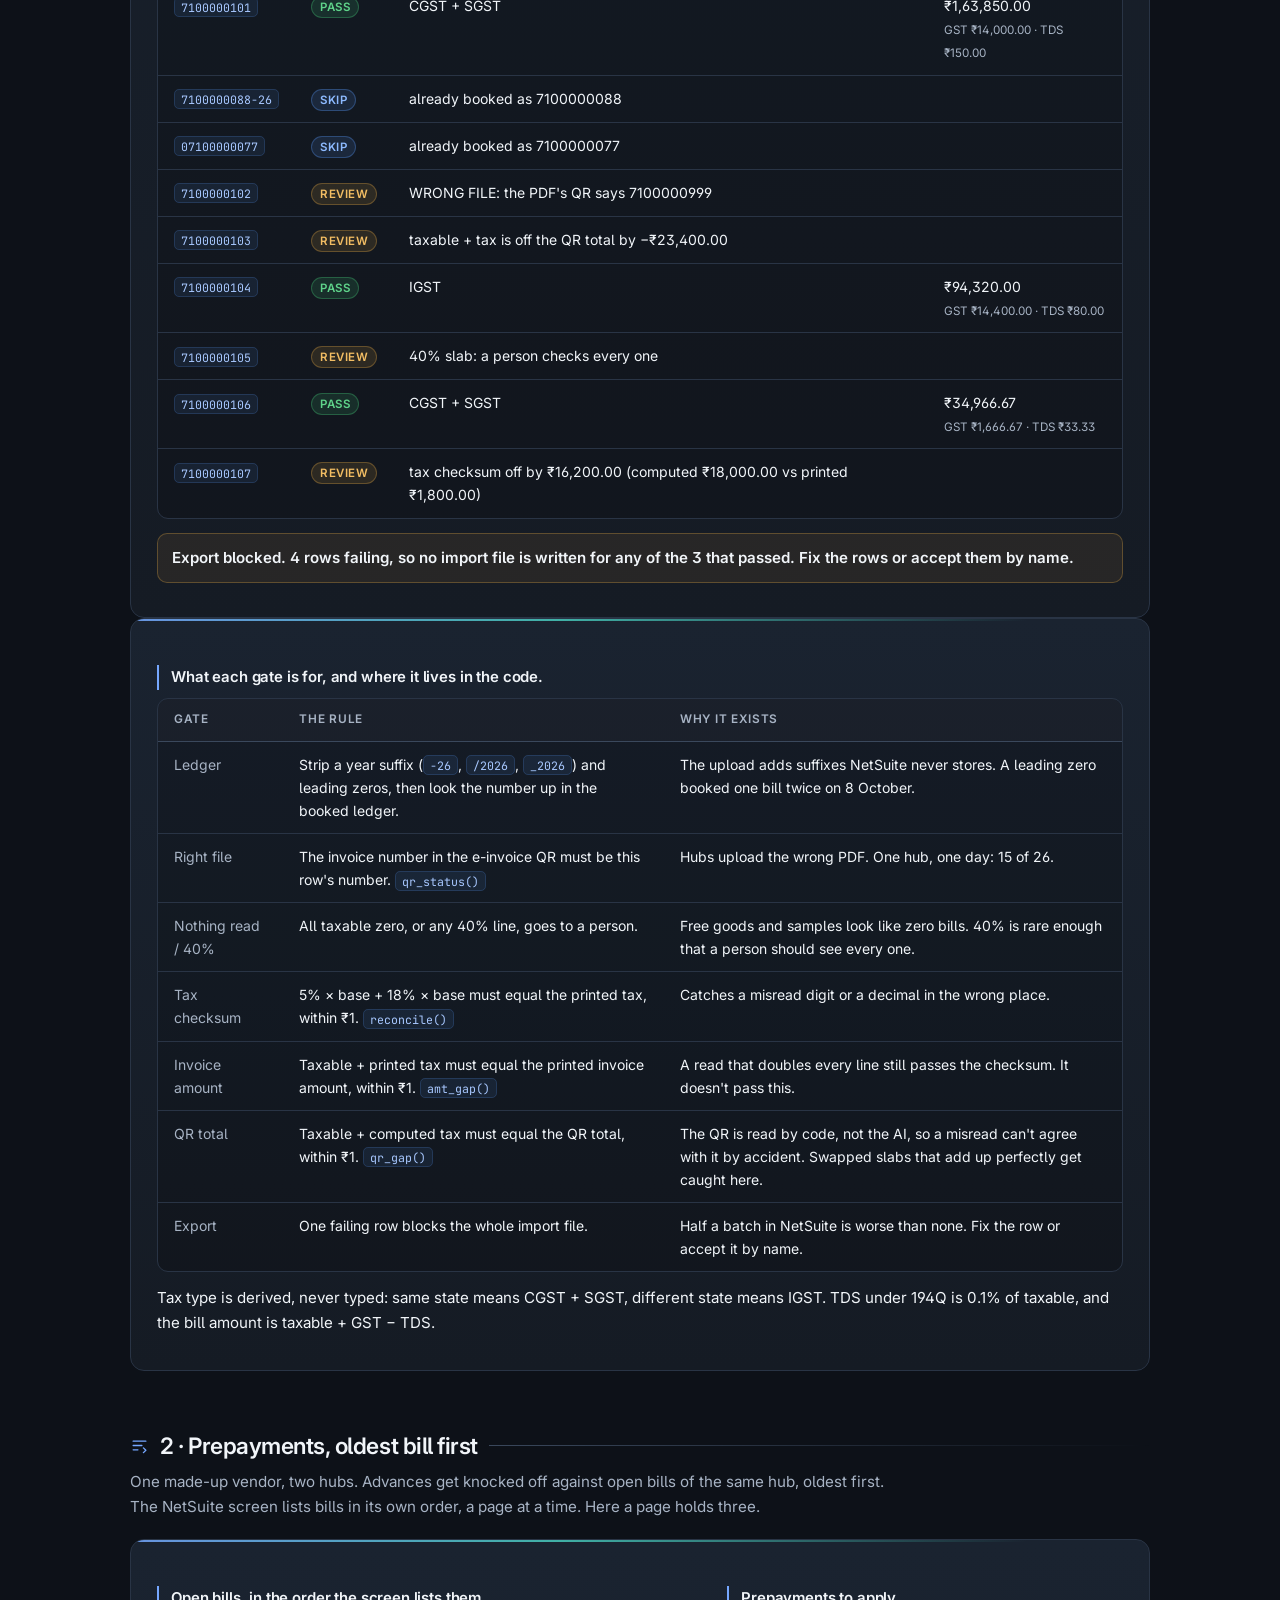
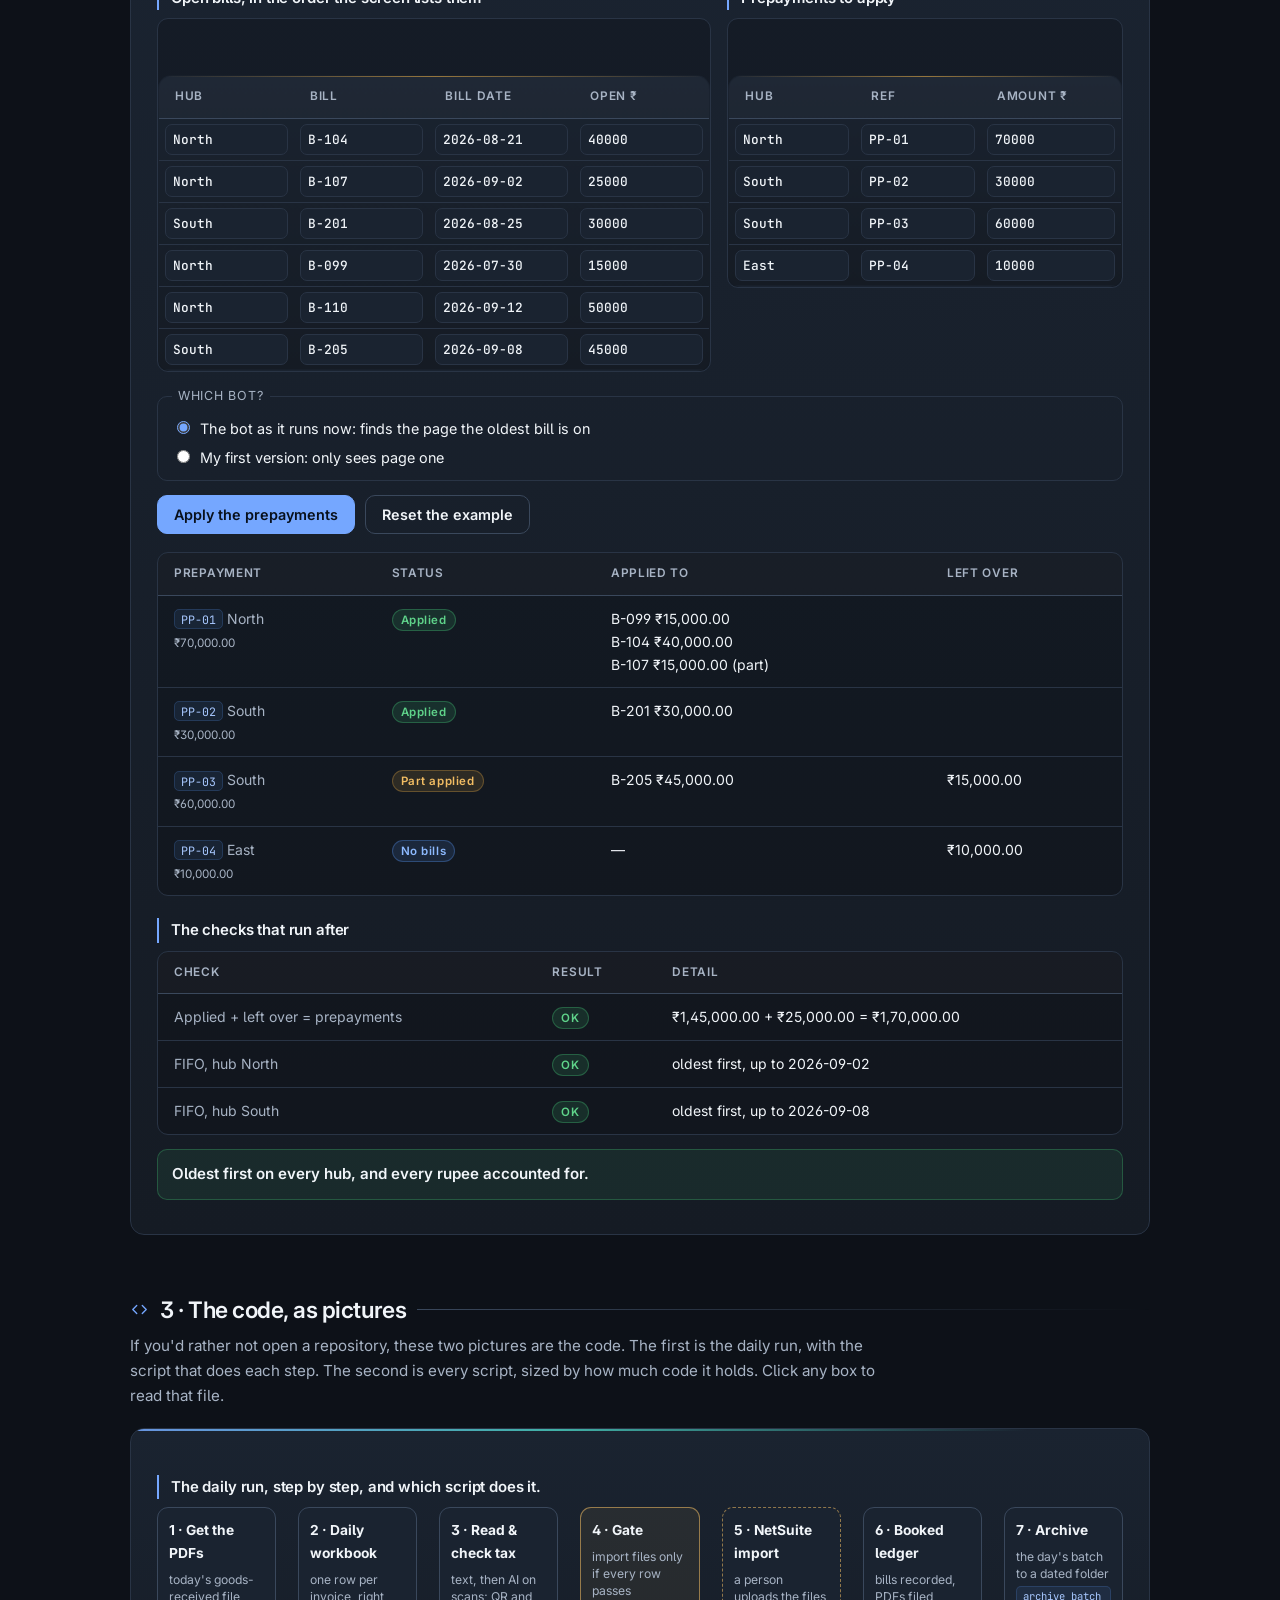
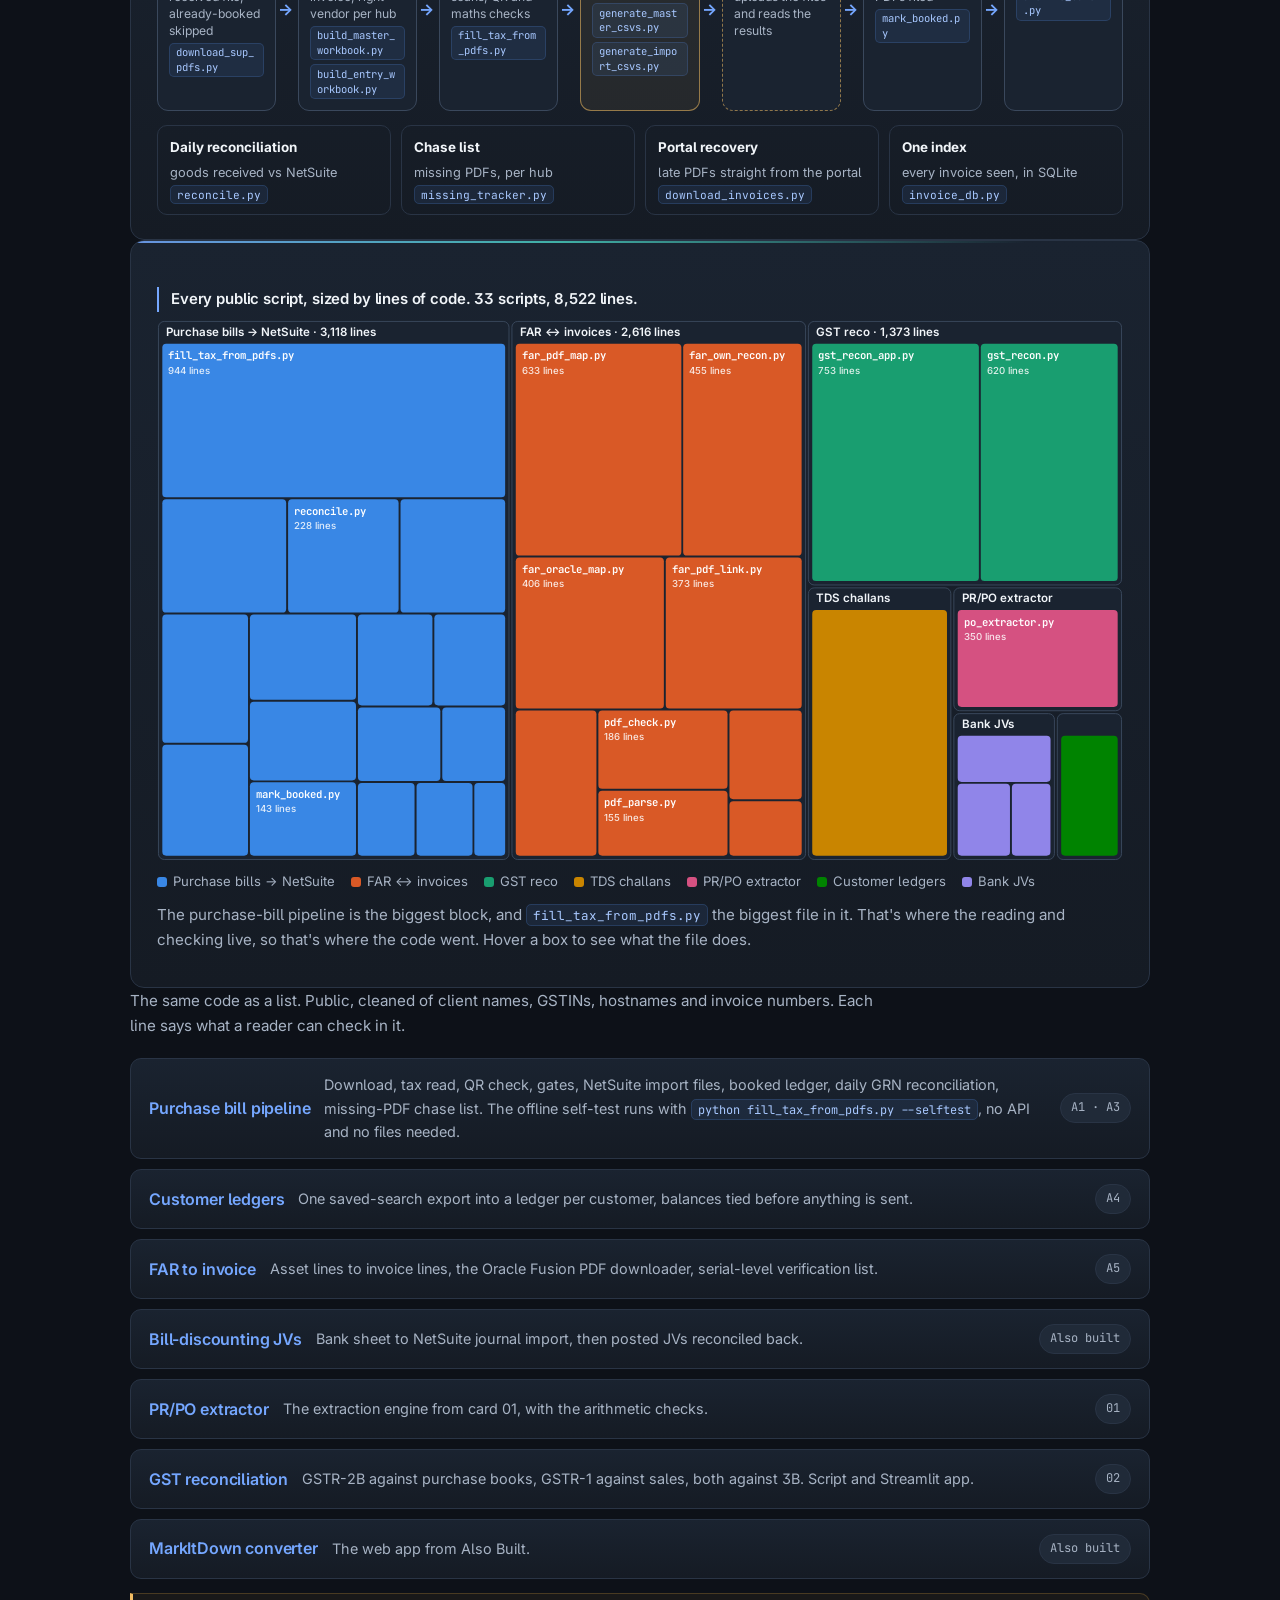
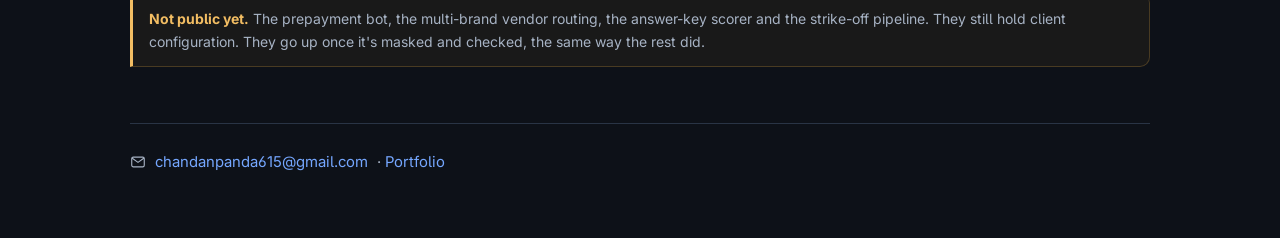
==== commit 82911a8a: "Add visuals: At a Glance charts, pipeline flow, codebase map Index gets an At a Glance section for f" ====
--- a/proof.html
+++ b/proof.html
@@ -4,6 +4,9 @@
 <meta charset="UTF-8">
 <meta name="viewport" content="width=device-width, initial-scale=1.0">
 <title>Proof · Chandan Panda</title>
+<link rel="icon" href="data:image/svg+xml,%3Csvg xmlns='http://www.w3.org/2000/svg' viewBox='0 0 32 32'%3E%3Crect width='32' height='32' rx='7' fill='%230d1118'/%3E%3Ctext x='16' y='22' font-family='Arial' font-weight='700' font-size='15' text-anchor='middle' fill='%2375a7ff'%3ECP%3C/text%3E%3C/svg%3E">
+<meta property="og:title" content="Proof · Chandan Panda">
+<link rel="canonical" href="https://chandanpanda615-lab.github.io/projects/proof.html">
 <meta name="description" content="Run the purchase-bill gates and the FIFO prepayment knock-off yourself, on made-up invoices, and read the code behind the portfolio.">
 <link rel="preconnect" href="https://fonts.googleapis.com">
 <link rel="preconnect" href="https://fonts.gstatic.com" crossorigin>
@@ -302,6 +305,36 @@
   .mode legend{color:var(--muted);font-size:.78rem;text-transform:uppercase;letter-spacing:.06em;padding:0 6px}
   .mode input{accent-color:var(--accent);margin-right:6px}
   small{color:var(--muted)}
+
+  .flow{list-style:none;padding:0;margin:4px 0 14px;display:grid;grid-template-columns:repeat(7,minmax(0,1fr));gap:22px}
+  .flow li{position:relative;background:var(--surface-2);border:1px solid var(--line-2);border-radius:11px;padding:11px}
+  .flow li b{display:block;font-size:.86rem;margin-bottom:6px}
+  .flow li span{display:block;color:var(--muted);font-size:.76rem;line-height:1.4}
+  .flow li code{display:inline-block;margin-top:4px;font-size:.66rem;overflow-wrap:anywhere;white-space:normal}
+  .flow li:not(:last-child)::after{content:"→";position:absolute;right:-18px;top:50%;transform:translateY(-50%);color:var(--accent);font-weight:700}
+  .flow li.gate{border-color:rgba(242,189,99,.55);background:rgba(242,189,99,.07)}
+  .flow li.person{border-style:dashed;border-color:rgba(242,189,99,.55)}
+  .side{display:grid;grid-template-columns:repeat(4,1fr);gap:10px}
+  .side div{border:1px solid var(--line);border-radius:10px;padding:10px 12px;font-size:.8rem;color:var(--muted)}
+  .side div b{display:block;color:var(--text);font-size:.84rem;margin-bottom:4px}
+  .side code{font-size:.7rem}
+  .legend{display:flex;flex-wrap:wrap;gap:6px 16px;margin:10px 0 0;font-size:.82rem;color:var(--muted)}
+  .legend i{display:inline-block;width:10px;height:10px;border-radius:3px;margin-right:6px;vertical-align:-1px}
+  .tmwrap{overflow-x:auto}
+  .tmap{display:block;min-width:640px}
+  .tmap .grp{fill:var(--surface-2);stroke:var(--line-2)}
+  .tmap .gl{fill:var(--text);font:600 12px Inter,sans-serif}
+  .tmap .fl{fill:#fff;font:600 11px "JetBrains Mono",monospace;pointer-events:none}
+  .tmap .fn{fill:rgba(255,255,255,.85);font:500 10px Inter,sans-serif;pointer-events:none}
+  .tmap a rect{transition:opacity .15s}
+  .tmap a:hover rect,.tmap a:focus rect{opacity:.8}
+  .tmap a:focus{outline:none}
+  .tmap a:focus rect{stroke:var(--gold);stroke-width:2}
+  @media(max-width:900px){
+    .flow{grid-template-columns:1fr;gap:20px}
+    .flow li:not(:last-child)::after{content:"↓";right:auto;left:50%;top:auto;bottom:-19px;transform:translateX(-50%)}
+    .side{grid-template-columns:1fr 1fr}
+  }
   @media(max-width:760px){.split{grid-template-columns:1fr}}
 </style>
 </head>
@@ -392,9 +425,151 @@
 
   <div class="sechead" id="code">
     <svg viewBox="0 0 24 24" aria-hidden="true"><path d="m8.5 7-5 5 5 5M15.5 7l5 5-5 5"/></svg>
-    <h2>3 · The code behind the portfolio</h2><span class="rule"></span>
-  </div>
-  <p class="sub">Public, cleaned of client names, GSTINs, hostnames and invoice numbers. Each line says what a reader can check in it.</p>
+    <h2>3 · The code, as pictures</h2><span class="rule"></span>
+  </div>
+  <p class="sub">If you'd rather not open a repository, these two pictures are the code. The first is the daily run, with the script that does each step. The second is every script, sized by how much code it holds. Click any box to read that file.</p>
+
+  <div class="card wide">
+    <p class="cap">The daily run, step by step, and which script does it.</p>
+    <ol class="flow">
+      <li><b>1 · Get the PDFs</b><span>today's goods-received file, already-booked skipped</span><span><a href="https://github.com/chandanpanda615-lab/automation/blob/main/netsuite-purchase-automation/0_Scripts/download_sup_pdfs.py"><code>download_sup_pdfs.py</code></a></span></li>
+      <li><b>2 · Daily workbook</b><span>one row per invoice, right vendor per hub</span><span><a href="https://github.com/chandanpanda615-lab/automation/blob/main/netsuite-purchase-automation/0_Scripts/build_master_workbook.py"><code>build_master_workbook.py</code></a> <a href="https://github.com/chandanpanda615-lab/automation/blob/main/netsuite-purchase-automation/0_Scripts/build_entry_workbook.py"><code>build_entry_workbook.py</code></a></span></li>
+      <li><b>3 · Read &amp; check tax</b><span>text, then AI on scans; QR and maths checks</span><span><a href="https://github.com/chandanpanda615-lab/automation/blob/main/netsuite-purchase-automation/0_Scripts/fill_tax_from_pdfs.py"><code>fill_tax_from_pdfs.py</code></a></span></li>
+      <li class="gate"><b>4 · Gate</b><span>import files only if every row passes</span><span><a href="https://github.com/chandanpanda615-lab/automation/blob/main/netsuite-purchase-automation/0_Scripts/generate_master_csvs.py"><code>generate_master_csvs.py</code></a> <a href="https://github.com/chandanpanda615-lab/automation/blob/main/netsuite-purchase-automation/0_Scripts/generate_import_csvs.py"><code>generate_import_csvs.py</code></a></span></li>
+      <li class="person"><b>5 · NetSuite import</b><span>a person uploads the files and reads the results</span></li>
+      <li><b>6 · Booked ledger</b><span>bills recorded, PDFs filed</span><span><a href="https://github.com/chandanpanda615-lab/automation/blob/main/netsuite-purchase-automation/0_Scripts/mark_booked.py"><code>mark_booked.py</code></a></span></li>
+      <li><b>7 · Archive</b><span>the day's batch to a dated folder</span><span><a href="https://github.com/chandanpanda615-lab/automation/blob/main/netsuite-purchase-automation/0_Scripts/archive_batch.py"><code>archive_batch.py</code></a></span></li>
+    </ol>
+    <div class="side">
+      <div><b>Daily reconciliation</b>goods received vs NetSuite <a href="https://github.com/chandanpanda615-lab/automation/blob/main/netsuite-purchase-automation/2_Reconciliation/reconcile.py"><code>reconcile.py</code></a></div>
+      <div><b>Chase list</b>missing PDFs, per hub <a href="https://github.com/chandanpanda615-lab/automation/blob/main/netsuite-purchase-automation/0_Scripts/missing_tracker.py"><code>missing_tracker.py</code></a></div>
+      <div><b>Portal recovery</b>late PDFs straight from the portal <a href="https://github.com/chandanpanda615-lab/automation/blob/main/netsuite-purchase-automation/0_Scripts/CDMS_Tool/download_invoices.py"><code>download_invoices.py</code></a></div>
+      <div><b>One index</b>every invoice seen, in SQLite <a href="https://github.com/chandanpanda615-lab/automation/blob/main/netsuite-purchase-automation/0_Scripts/invoice_db.py"><code>invoice_db.py</code></a></div>
+    </div>
+  </div>
+
+  <div class="card wide">
+    <p class="cap">Every public script, sized by lines of code. 33 scripts, 8,522 lines.</p>
+    <div class="tmwrap">
+<svg viewBox="0 0 1000 560" width="100%" role="img" aria-label="Map of the public code: 33 Python scripts, 8,522 lines, grouped by project. The purchase-bill pipeline is the largest." class="tmap">
+<g><rect x="1.5" y="1.5" width="362.9" height="557.0" rx="6" class="grp"/>
+<text x="9.5" y="16.5" class="gl">Purchase bills → NetSuite · 3,118 lines</text>
+<a href="https://github.com/chandanpanda615-lab/automation/blob/main/netsuite-purchase-automation/0_Scripts/fill_tax_from_pdfs.py" data-tip="fill_tax_from_pdfs.py · 944 lines · reads the tax off each invoice: free text first, AI on scans, QR and maths checks"><rect x="5.5" y="24.5" width="354.9" height="159.1" rx="4" fill="#3987e5"><title>fill_tax_from_pdfs.py · 944 lines · reads the tax off each invoice: free text first, AI on scans, QR and maths checks</title></rect>
+<text x="11.5" y="40.5" class="fl">fill_tax_from_pdfs.py</text>
+<text x="11.5" y="55.5" class="fn">944 lines</text>
+</a>
+<a href="https://github.com/chandanpanda615-lab/automation/blob/main/netsuite-purchase-automation/0_Scripts/build_entry_workbook.py" data-tip="build_entry_workbook.py · 255 lines · one row per invoice in the daily workbook, routed to the right vendor"><rect x="5.5" y="185.6" width="128.2" height="117.3" rx="4" fill="#3987e5"><title>build_entry_workbook.py · 255 lines · one row per invoice in the daily workbook, routed to the right vendor</title></rect>
+</a>
+<a href="https://github.com/chandanpanda615-lab/automation/blob/main/netsuite-purchase-automation/2_Reconciliation/reconcile.py" data-tip="reconcile.py · 228 lines · daily goods-received vs NetSuite reconciliation"><rect x="135.7" y="185.6" width="114.4" height="117.3" rx="4" fill="#3987e5"><title>reconcile.py · 228 lines · daily goods-received vs NetSuite reconciliation</title></rect>
+<text x="141.7" y="201.6" class="fl">reconcile.py</text>
+<text x="141.7" y="216.6" class="fn">228 lines</text>
+</a>
+<a href="https://github.com/chandanpanda615-lab/automation/blob/main/netsuite-purchase-automation/0_Scripts/generate_master_csvs.py" data-tip="generate_master_csvs.py · 216 lines · the gate: writes NetSuite import files only if every row passes"><rect x="252.1" y="185.6" width="108.3" height="117.3" rx="4" fill="#3987e5"><title>generate_master_csvs.py · 216 lines · the gate: writes NetSuite import files only if every row passes</title></rect>
+</a>
+<a href="https://github.com/chandanpanda615-lab/automation/blob/main/netsuite-purchase-automation/0_Scripts/generate_import_csvs.py" data-tip="generate_import_csvs.py · 201 lines · NetSuite header and expense lines, GST and TDS"><rect x="5.5" y="304.8" width="88.7" height="132.9" rx="4" fill="#3987e5"><title>generate_import_csvs.py · 201 lines · NetSuite header and expense lines, GST and TDS</title></rect>
+</a>
+<a href="https://github.com/chandanpanda615-lab/automation/blob/main/netsuite-purchase-automation/0_Scripts/invoice_db.py" data-tip="invoice_db.py · 174 lines · one SQLite index of every invoice seen"><rect x="5.5" y="439.7" width="88.7" height="114.8" rx="4" fill="#3987e5"><title>invoice_db.py · 174 lines · one SQLite index of every invoice seen</title></rect>
+</a>
+<a href="https://github.com/chandanpanda615-lab/automation/blob/main/netsuite-purchase-automation/0_Scripts/build_master_workbook.py" data-tip="build_master_workbook.py · 166 lines · builds the daily Master workbook from the GRN file"><rect x="96.2" y="304.8" width="109.8" height="88.4" rx="4" fill="#3987e5"><title>build_master_workbook.py · 166 lines · builds the daily Master workbook from the GRN file</title></rect>
+</a>
+<a href="https://github.com/chandanpanda615-lab/automation/blob/main/netsuite-purchase-automation/0_Scripts/missing_tracker.py" data-tip="missing_tracker.py · 153 lines · the missing-PDF chase list, per hub"><rect x="96.2" y="395.3" width="109.8" height="81.3" rx="4" fill="#3987e5"><title>missing_tracker.py · 153 lines · the missing-PDF chase list, per hub</title></rect>
+</a>
+<a href="https://github.com/chandanpanda615-lab/automation/blob/main/netsuite-purchase-automation/0_Scripts/mark_booked.py" data-tip="mark_booked.py · 143 lines · writes booked bills to the ledger, files the PDFs"><rect x="96.2" y="478.6" width="109.8" height="75.9" rx="4" fill="#3987e5"><title>mark_booked.py · 143 lines · writes booked bills to the ledger, files the PDFs</title></rect>
+<text x="102.2" y="494.6" class="fl">mark_booked.py</text>
+<text x="102.2" y="509.6" class="fn">143 lines</text>
+</a>
+<a href="https://github.com/chandanpanda615-lab/automation/blob/main/netsuite-purchase-automation/0_Scripts/download_from_links.py" data-tip="download_from_links.py · 125 lines · downloads invoice PDFs from the GRN file links"><rect x="208.0" y="304.8" width="77.1" height="94.2" rx="4" fill="#3987e5"><title>download_from_links.py · 125 lines · downloads invoice PDFs from the GRN file links</title></rect>
+</a>
+<a href="https://github.com/chandanpanda615-lab/automation/blob/main/netsuite-purchase-automation/0_Scripts/CDMS_Tool/download_invoices.py" data-tip="download_invoices.py · 119 lines · recovers late PDFs from the distribution portal"><rect x="287.1" y="304.8" width="73.3" height="94.2" rx="4" fill="#3987e5"><title>download_invoices.py · 119 lines · recovers late PDFs from the distribution portal</title></rect>
+</a>
+<a href="https://github.com/chandanpanda615-lab/automation/blob/main/netsuite-purchase-automation/0_Scripts/download_sup_pdfs.py" data-tip="download_sup_pdfs.py · 112 lines · step 1: PDFs for the day, skipping booked ones"><rect x="208.0" y="401.1" width="85.3" height="76.1" rx="4" fill="#3987e5"><title>download_sup_pdfs.py · 112 lines · step 1: PDFs for the day, skipping booked ones</title></rect>
+</a>
+<a href="https://github.com/chandanpanda615-lab/automation/blob/main/netsuite-purchase-automation/0_Scripts/CDMS_Tool/cdms_token.py" data-tip="cdms_token.py · 86 lines · keeps the portal login token fresh"><rect x="295.3" y="401.1" width="65.0" height="76.1" rx="4" fill="#3987e5"><title>cdms_token.py · 86 lines · keeps the portal login token fresh</title></rect>
+</a>
+<a href="https://github.com/chandanpanda615-lab/automation/blob/main/netsuite-purchase-automation/0_Scripts/estimate_cost.py" data-tip="estimate_cost.py · 77 lines · prices an AI run before it starts"><rect x="208.0" y="479.2" width="58.6" height="75.3" rx="4" fill="#3987e5"><title>estimate_cost.py · 77 lines · prices an AI run before it starts</title></rect>
+</a>
+<a href="https://github.com/chandanpanda615-lab/automation/blob/main/netsuite-purchase-automation/0_Scripts/status.py" data-tip="status.py · 76 lines · where today&#x27;s batch stands"><rect x="268.7" y="479.2" width="57.9" height="75.3" rx="4" fill="#3987e5"><title>status.py · 76 lines · where today&#x27;s batch stands</title></rect>
+</a>
+<a href="https://github.com/chandanpanda615-lab/automation/blob/main/netsuite-purchase-automation/0_Scripts/archive_batch.py" data-tip="archive_batch.py · 43 lines · moves a finished batch to a dated archive"><rect x="328.5" y="479.2" width="31.9" height="75.3" rx="4" fill="#3987e5"><title>archive_batch.py · 43 lines · moves a finished batch to a dated archive</title></rect>
+</a>
+</g>
+<g><rect x="367.4" y="1.5" width="304.0" height="557.0" rx="6" class="grp"/>
+<text x="375.4" y="16.5" class="gl">FAR ↔ invoices · 2,616 lines</text>
+<a href="https://github.com/chandanpanda615-lab/automation/blob/main/far-invoice-reconciliation/far_pdf_map.py" data-tip="far_pdf_map.py · 633 lines · maps asset lines to invoice PDFs"><rect x="371.4" y="24.5" width="171.4" height="219.3" rx="4" fill="#d95926"><title>far_pdf_map.py · 633 lines · maps asset lines to invoice PDFs</title></rect>
+<text x="377.4" y="40.5" class="fl">far_pdf_map.py</text>
+<text x="377.4" y="55.5" class="fn">633 lines</text>
+</a>
+<a href="https://github.com/chandanpanda615-lab/automation/blob/main/far-invoice-reconciliation/far_own_recon.py" data-tip="far_own_recon.py · 455 lines · the FAR tie-out"><rect x="544.7" y="24.5" width="122.6" height="219.3" rx="4" fill="#d95926"><title>far_own_recon.py · 455 lines · the FAR tie-out</title></rect>
+<text x="550.7" y="40.5" class="fl">far_own_recon.py</text>
+<text x="550.7" y="55.5" class="fn">455 lines</text>
+</a>
+<a href="https://github.com/chandanpanda615-lab/automation/blob/main/far-invoice-reconciliation/far_oracle_map.py" data-tip="far_oracle_map.py · 406 lines · asset lines to Oracle AP invoices"><rect x="371.4" y="245.8" width="153.3" height="156.4" rx="4" fill="#d95926"><title>far_oracle_map.py · 406 lines · asset lines to Oracle AP invoices</title></rect>
+<text x="377.4" y="261.8" class="fl">far_oracle_map.py</text>
+<text x="377.4" y="276.8" class="fn">406 lines</text>
+</a>
+<a href="https://github.com/chandanpanda615-lab/automation/blob/main/far-invoice-reconciliation/far_pdf_link.py" data-tip="far_pdf_link.py · 373 lines · links asset rows to serial numbers"><rect x="526.7" y="245.8" width="140.7" height="156.4" rx="4" fill="#d95926"><title>far_pdf_link.py · 373 lines · links asset rows to serial numbers</title></rect>
+<text x="532.7" y="261.8" class="fl">far_pdf_link.py</text>
+<text x="532.7" y="276.8" class="fn">373 lines</text>
+</a>
+<a href="https://github.com/chandanpanda615-lab/automation/blob/main/far-invoice-reconciliation/fusion_attach.py" data-tip="fusion_attach.py · 215 lines · downloads invoice PDFs from Oracle Fusion"><rect x="371.4" y="404.2" width="83.5" height="150.3" rx="4" fill="#d95926"><title>fusion_attach.py · 215 lines · downloads invoice PDFs from Oracle Fusion</title></rect>
+</a>
+<a href="https://github.com/chandanpanda615-lab/automation/blob/main/far-invoice-reconciliation/pdf_check.py" data-tip="pdf_check.py · 186 lines · checks every PDF opens and is the right invoice"><rect x="456.9" y="404.2" width="133.7" height="81.1" rx="4" fill="#d95926"><title>pdf_check.py · 186 lines · checks every PDF opens and is the right invoice</title></rect>
+<text x="462.9" y="420.2" class="fl">pdf_check.py</text>
+<text x="462.9" y="435.2" class="fn">186 lines</text>
+</a>
+<a href="https://github.com/chandanpanda615-lab/automation/blob/main/far-invoice-reconciliation/pdf_parse.py" data-tip="pdf_parse.py · 155 lines · text-layer invoice parser"><rect x="456.9" y="487.3" width="133.7" height="67.2" rx="4" fill="#d95926"><title>pdf_parse.py · 155 lines · text-layer invoice parser</title></rect>
+<text x="462.9" y="503.3" class="fl">pdf_parse.py</text>
+<text x="462.9" y="518.3" class="fn">155 lines</text>
+</a>
+<a href="https://github.com/chandanpanda615-lab/automation/blob/main/far-invoice-reconciliation/gemini_extract.py" data-tip="gemini_extract.py · 119 lines · AI read for scanned invoices"><rect x="592.6" y="404.2" width="74.8" height="91.9" rx="4" fill="#d95926"><title>gemini_extract.py · 119 lines · AI read for scanned invoices</title></rect>
+</a>
+<a href="https://github.com/chandanpanda615-lab/automation/blob/main/far-invoice-reconciliation/crosscheck.py" data-tip="crosscheck.py · 74 lines · IT register cross-check"><rect x="592.6" y="498.1" width="74.8" height="56.4" rx="4" fill="#d95926"><title>crosscheck.py · 74 lines · IT register cross-check</title></rect>
+</a>
+</g>
+<g><rect x="674.3" y="1.5" width="324.2" height="272.8" rx="6" class="grp"/>
+<text x="682.3" y="16.5" class="gl">GST reco · 1,373 lines</text>
+<a href="https://github.com/chandanpanda615-lab/automation/blob/main/gst-reconciliation/gst_recon_app.py" data-tip="gst_recon_app.py · 753 lines · the same reco as a Streamlit app"><rect x="678.3" y="24.5" width="172.5" height="245.8" rx="4" fill="#199e70"><title>gst_recon_app.py · 753 lines · the same reco as a Streamlit app</title></rect>
+<text x="684.3" y="40.5" class="fl">gst_recon_app.py</text>
+<text x="684.3" y="55.5" class="fn">753 lines</text>
+</a>
+<a href="https://github.com/chandanpanda615-lab/automation/blob/main/gst-reconciliation/gst_recon.py" data-tip="gst_recon.py · 620 lines · GSTR-2B vs books, GSTR-1 vs sales, both vs 3B"><rect x="852.8" y="24.5" width="141.7" height="245.8" rx="4" fill="#199e70"><title>gst_recon.py · 620 lines · GSTR-2B vs books, GSTR-1 vs sales, both vs 3B</title></rect>
+<text x="858.8" y="40.5" class="fl">gst_recon.py</text>
+<text x="858.8" y="55.5" class="fn">620 lines</text>
+</a>
+</g>
+<g><rect x="674.3" y="277.3" width="147.5" height="281.2" rx="6" class="grp"/>
+<text x="682.3" y="292.3" class="gl">TDS challans</text>
+<a href="https://github.com/chandanpanda615-lab/automation/blob/main/tds-challan-extractor/tds_challan_extractor.py" data-tip="tds_challan_extractor.py · 651 lines · TDS challan PDFs to Excel"><rect x="678.3" y="300.3" width="139.5" height="254.2" rx="4" fill="#c98500"><title>tds_challan_extractor.py · 651 lines · TDS challan PDFs to Excel</title></rect>
+</a>
+</g>
+<g><rect x="824.9" y="277.3" width="173.6" height="127.2" rx="6" class="grp"/>
+<text x="832.9" y="292.3" class="gl">PR/PO extractor</text>
+<a href="https://github.com/chandanpanda615-lab/automation/blob/main/po-extractor/po_extractor.py" data-tip="po_extractor.py · 350 lines · purchase-order PDFs to Excel with arithmetic checks"><rect x="828.9" y="300.3" width="165.6" height="100.2" rx="4" fill="#d55181"><title>po_extractor.py · 350 lines · purchase-order PDFs to Excel with arithmetic checks</title></rect>
+<text x="834.9" y="316.3" class="fl">po_extractor.py</text>
+<text x="834.9" y="331.3" class="fn">350 lines</text>
+</a>
+</g>
+<g><rect x="824.9" y="407.5" width="104.1" height="151.0" rx="6" class="grp"/>
+<text x="832.9" y="422.5" class="gl">Bank JVs</text>
+<a href="https://github.com/chandanpanda615-lab/automation/blob/main/bank-jv-automation/post_journal.py" data-tip="post_journal.py · 99 lines · reconciles posted JVs back to the bank sheet"><rect x="828.9" y="430.5" width="96.1" height="47.7" rx="4" fill="#9085e9"><title>post_journal.py · 99 lines · reconciles posted JVs back to the bank sheet</title></rect>
+</a>
+<a href="https://github.com/chandanpanda615-lab/automation/blob/main/bank-jv-automation/make_journal_csv.py" data-tip="make_journal_csv.py · 87 lines · bank sheet to NetSuite journal import"><rect x="828.9" y="480.2" width="54.1" height="74.3" rx="4" fill="#9085e9"><title>make_journal_csv.py · 87 lines · bank sheet to NetSuite journal import</title></rect>
+</a>
+<a href="https://github.com/chandanpanda615-lab/automation/blob/main/bank-jv-automation/jv_csv_maker.py" data-tip="jv_csv_maker.py · 65 lines · the one-click version for a colleague"><rect x="885.0" y="480.2" width="39.9" height="74.3" rx="4" fill="#9085e9"><title>jv_csv_maker.py · 65 lines · the one-click version for a colleague</title></rect>
+</a>
+</g>
+<g><rect x="932.0" y="407.5" width="66.5" height="151.0" rx="6" class="grp"/>
+<text x="940.0" y="422.5" class="gl"></text>
+<a href="https://github.com/chandanpanda615-lab/automation/blob/main/customer-ledger-check/make_ledgers.py" data-tip="make_ledgers.py · 163 lines · one ledger per customer, balances tied"><rect x="936.0" y="430.5" width="58.5" height="124.0" rx="4" fill="#008300"><title>make_ledgers.py · 163 lines · one ledger per customer, balances tied</title></rect>
+</a>
+</g>
+</svg>
+<div class="legend"><span><i style="background:#3987e5"></i>Purchase bills → NetSuite</span><span><i style="background:#d95926"></i>FAR ↔ invoices</span><span><i style="background:#199e70"></i>GST reco</span><span><i style="background:#c98500"></i>TDS challans</span><span><i style="background:#d55181"></i>PR/PO extractor</span><span><i style="background:#008300"></i>Customer ledgers</span><span><i style="background:#9085e9"></i>Bank JVs</span></div>
+    </div>
+    <p class="hint" style="margin-top:10px">The purchase-bill pipeline is the biggest block, and <code>fill_tax_from_pdfs.py</code> the biggest file in it. That's where the reading and checking live, so that's where the code went. Hover a box to see what the file does.</p>
+  </div>
+
+  <p class="sub">The same code as a list. Public, cleaned of client names, GSTINs, hostnames and invoice numbers. Each line says what a reader can check in it.</p>
   <div class="mini">
     <div class="row"><b><a href="https://github.com/chandanpanda615-lab/automation/tree/main/netsuite-purchase-automation">Purchase bill pipeline</a></b><span class="d">Download, tax read, QR check, gates, NetSuite import files, booked ledger, daily GRN reconciliation, missing-PDF chase list. The offline self-test runs with <code>python fill_tax_from_pdfs.py --selftest</code>, no API and no files needed.</span><span class="t">A1 · A3</span></div>
     <div class="row"><b><a href="https://github.com/chandanpanda615-lab/automation/tree/main/customer-ledger-check">Customer ledgers</a></b><span class="d">One saved-search export into a ledger per customer, balances tied before anything is sent.</span><span class="t">A4</span></div>
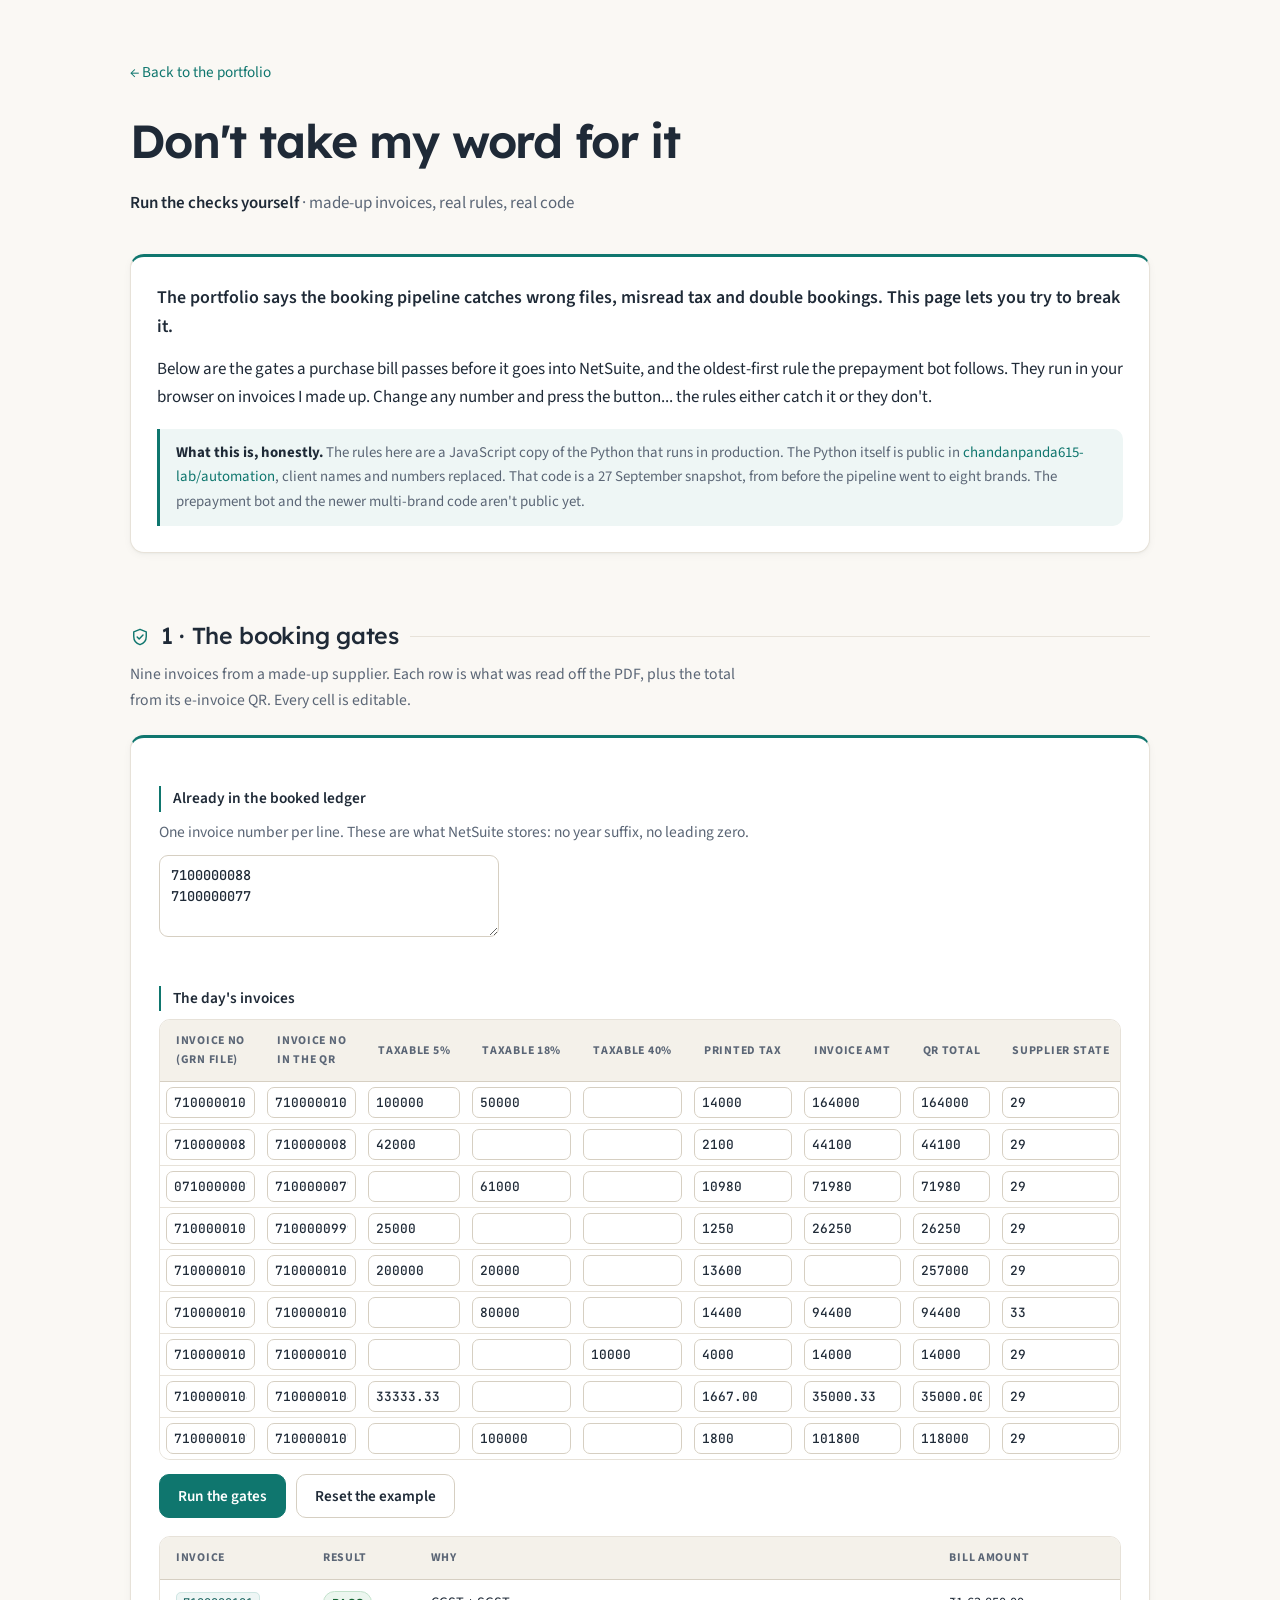
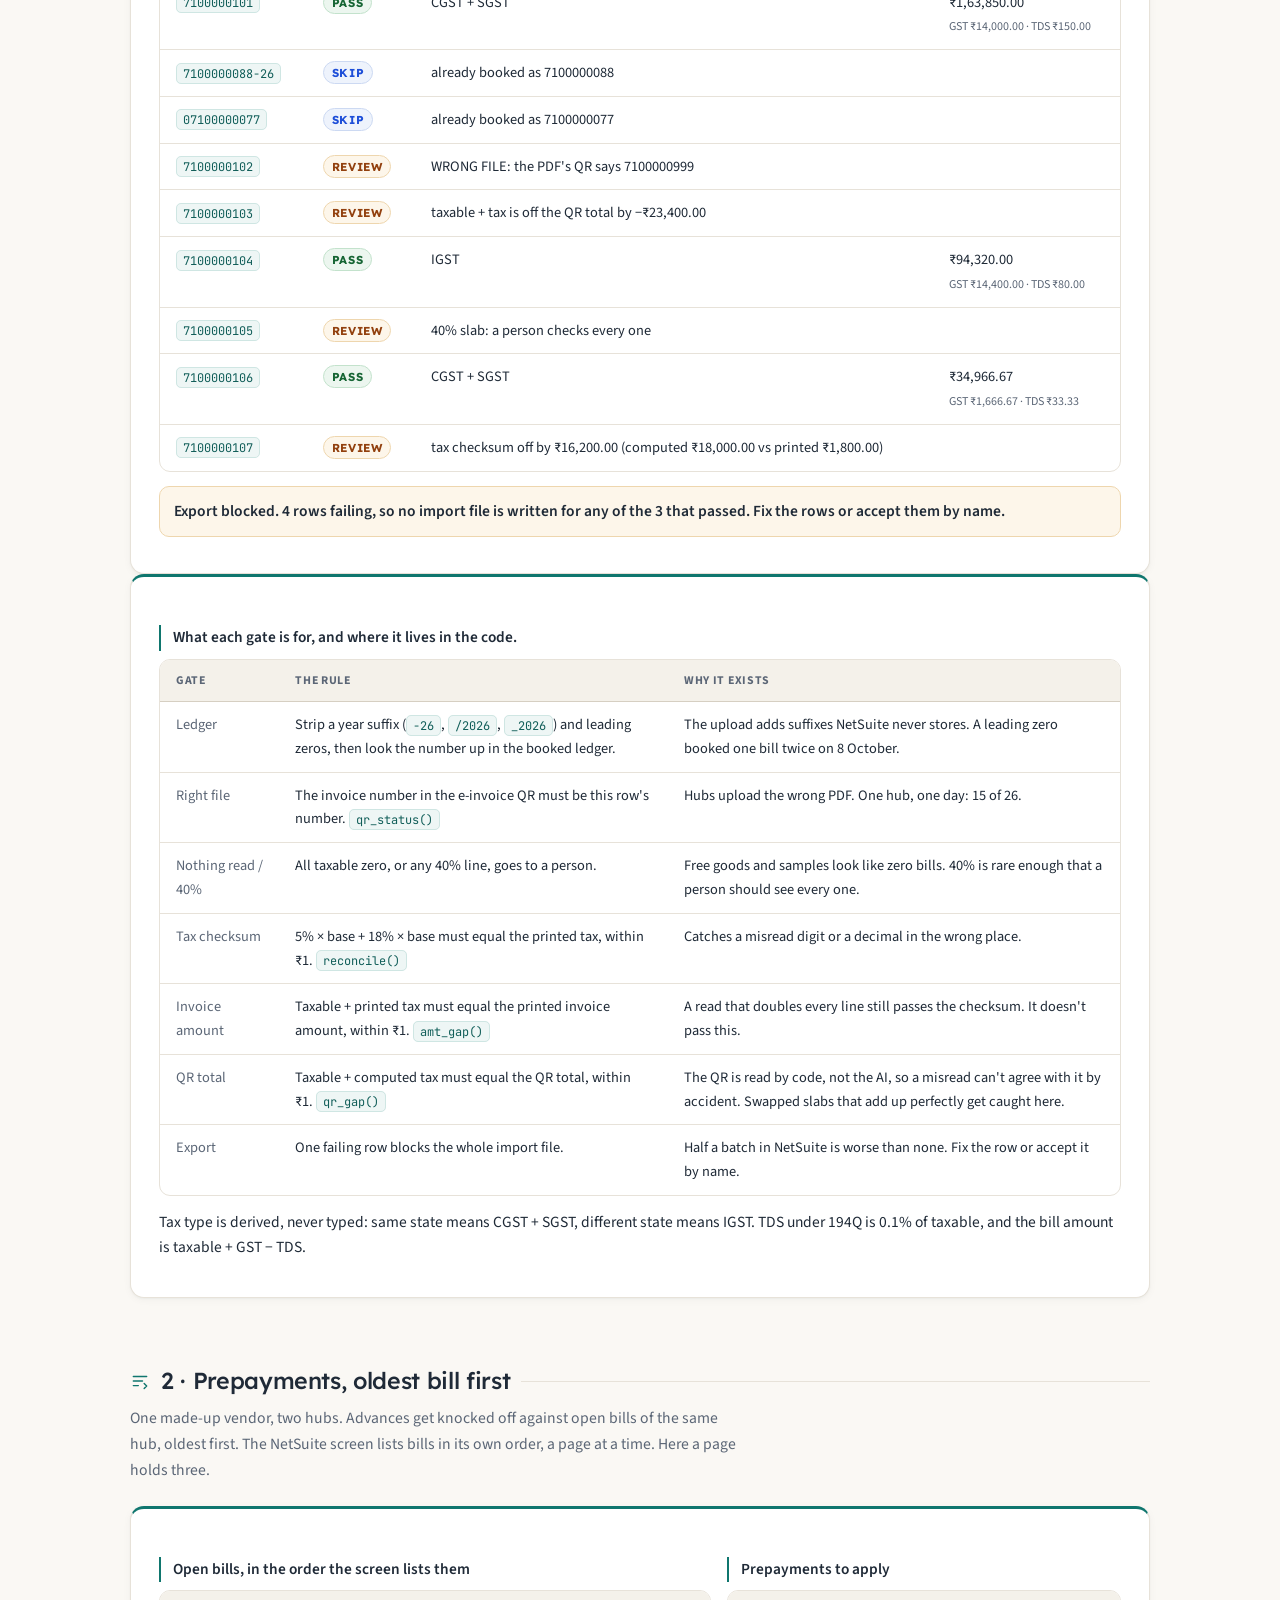
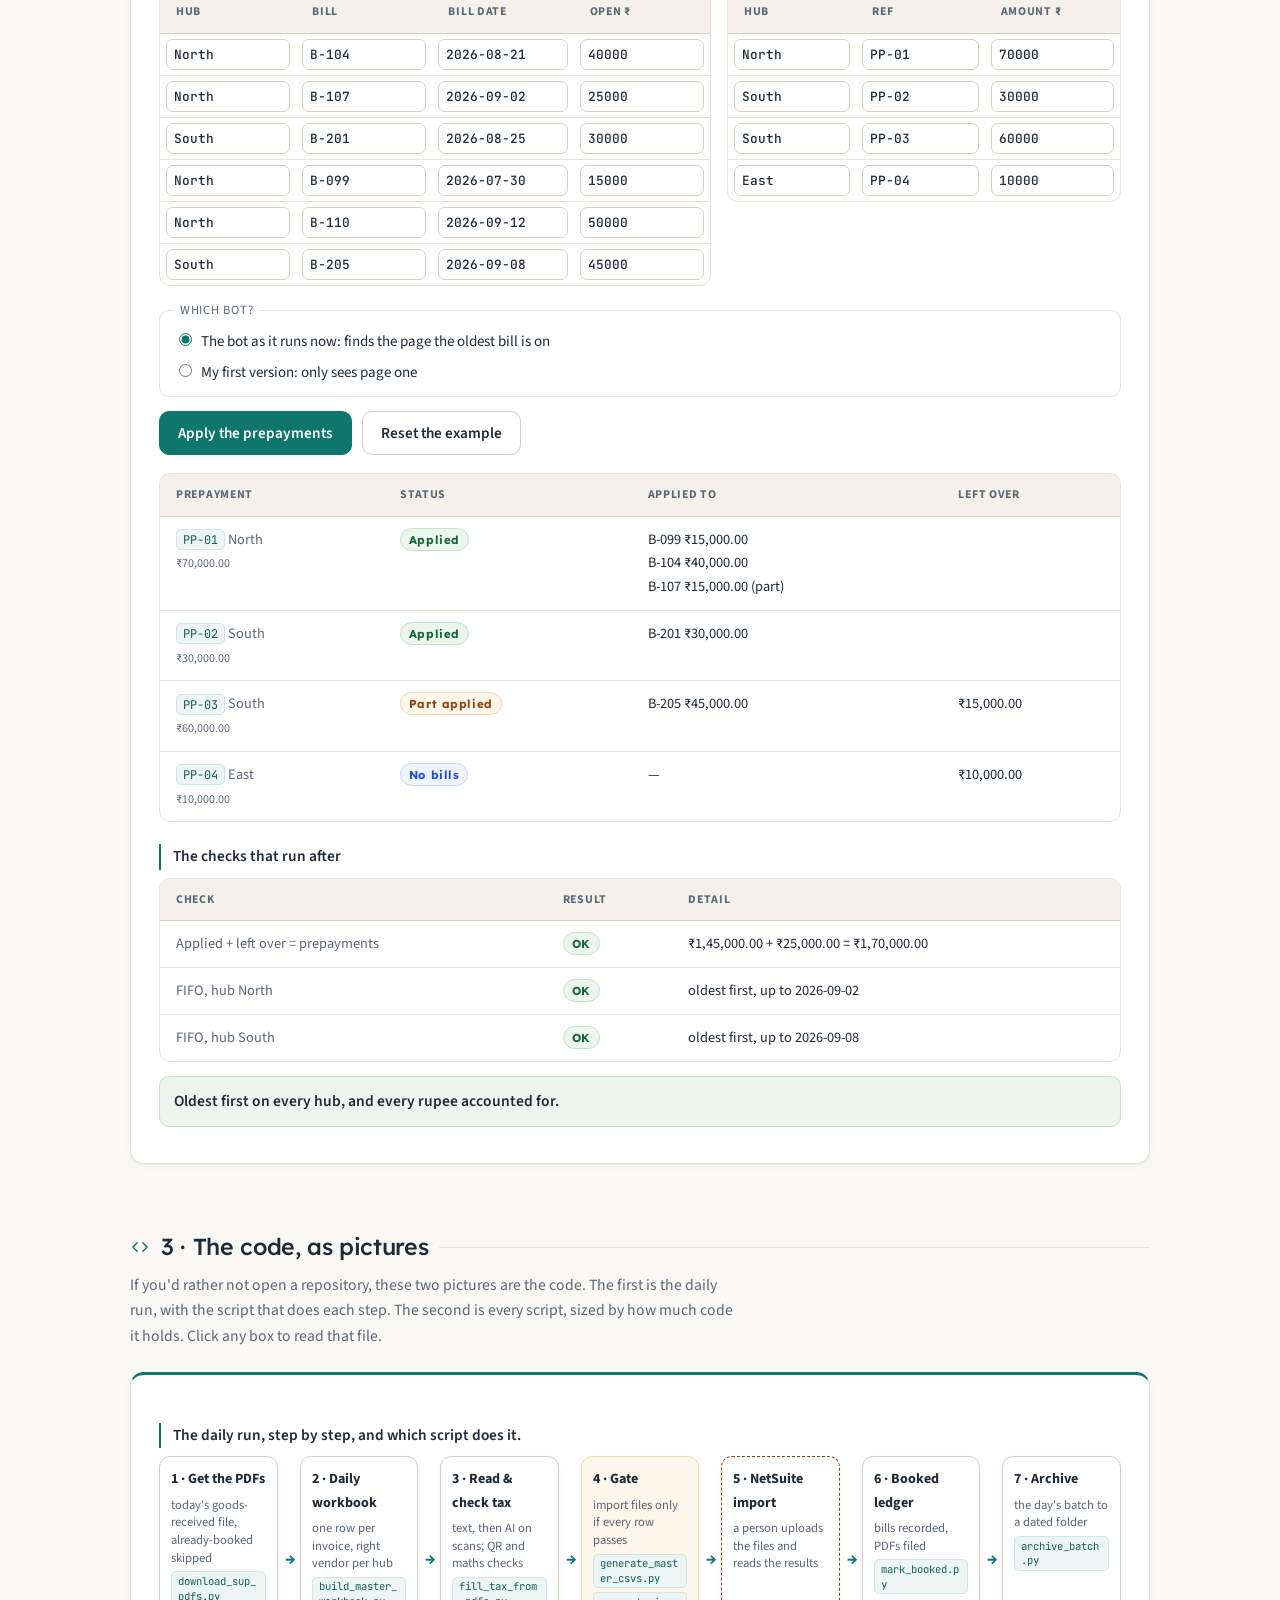
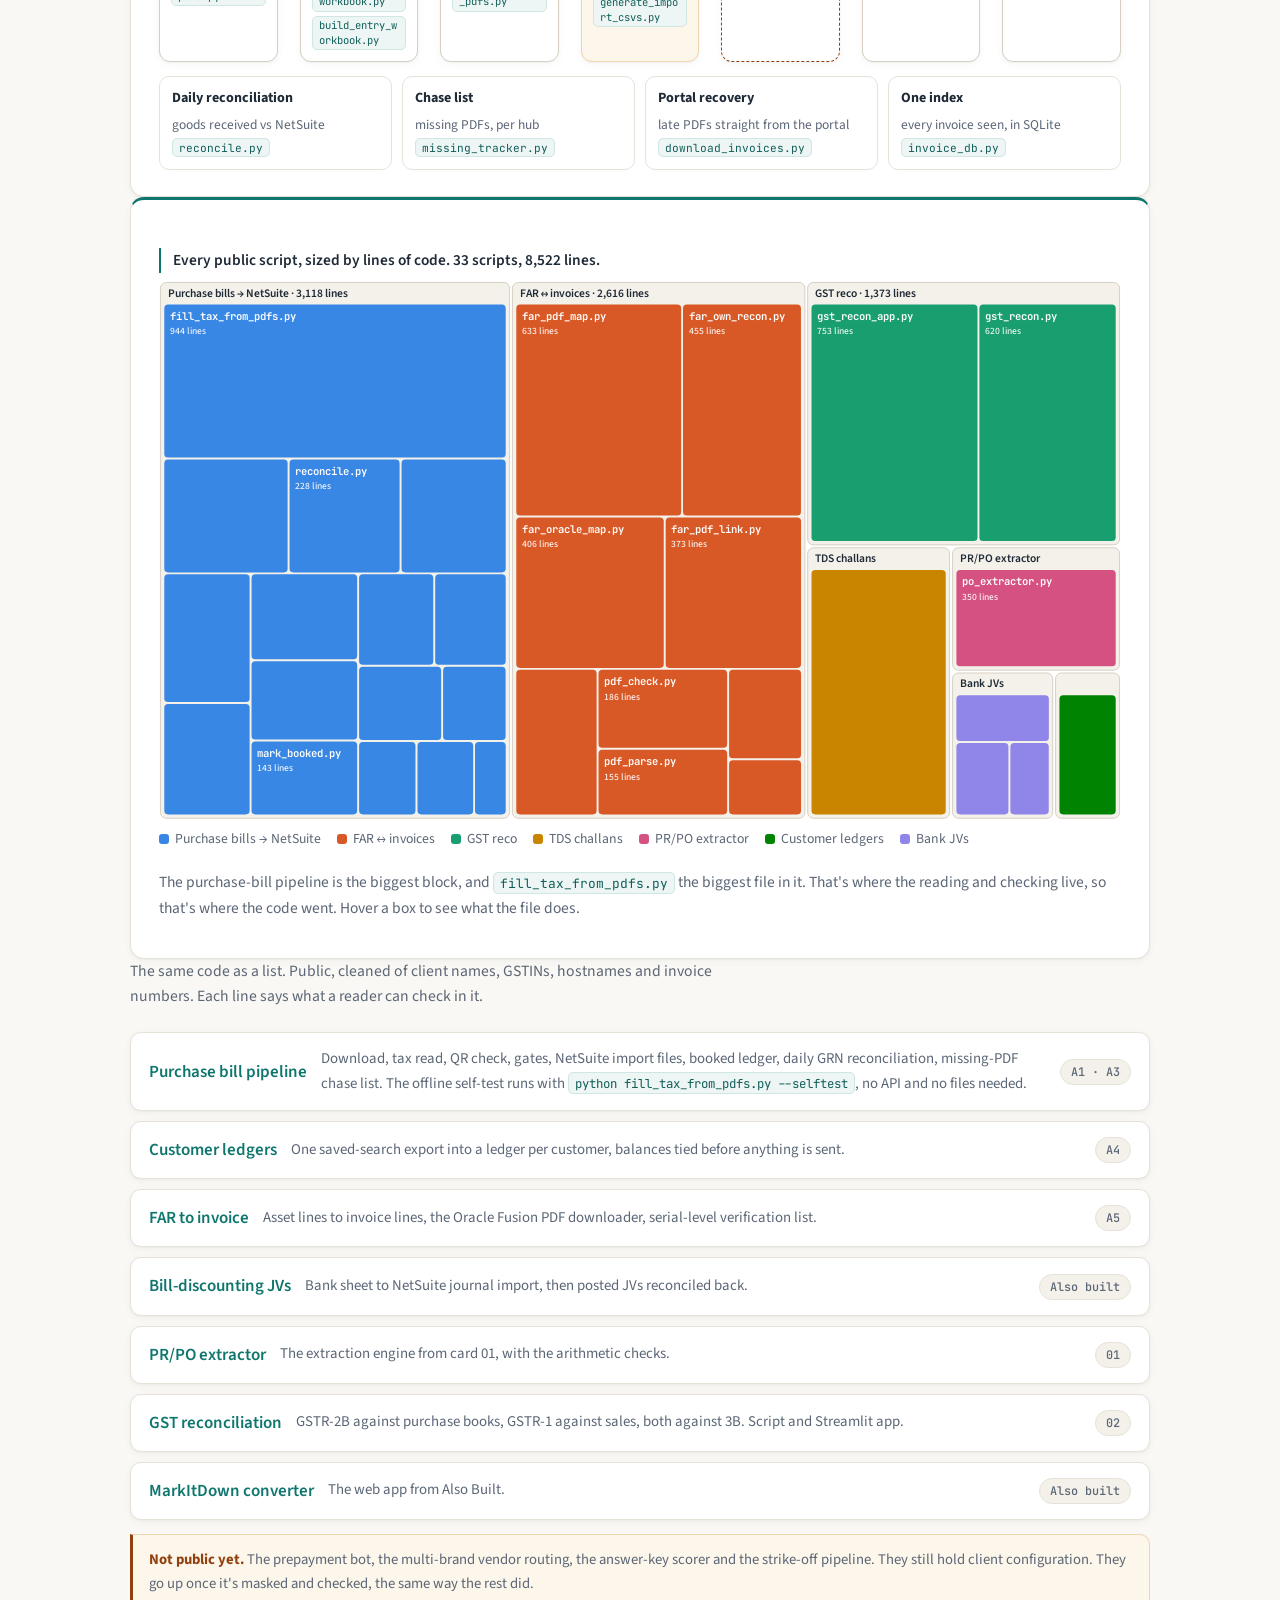
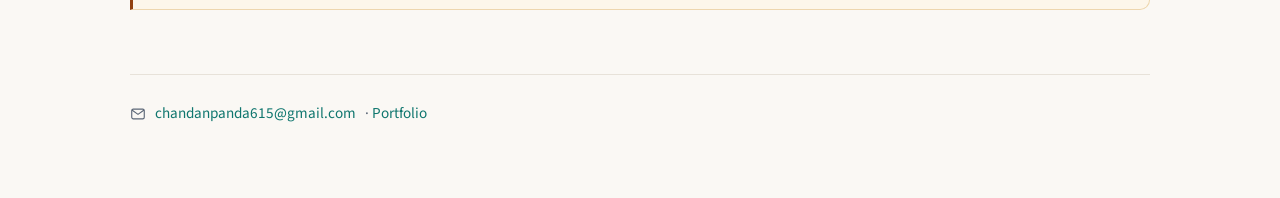
==== commit 39e4b36c: "Light redesign, share card, sticky nav and real run evidence" ====
--- a/proof.html
+++ b/proof.html
@@ -4,339 +4,21 @@
 <meta charset="UTF-8">
 <meta name="viewport" content="width=device-width, initial-scale=1.0">
 <title>Proof · Chandan Panda</title>
-<link rel="icon" href="data:image/svg+xml,%3Csvg xmlns='http://www.w3.org/2000/svg' viewBox='0 0 32 32'%3E%3Crect width='32' height='32' rx='7' fill='%230d1118'/%3E%3Ctext x='16' y='22' font-family='Arial' font-weight='700' font-size='15' text-anchor='middle' fill='%2375a7ff'%3ECP%3C/text%3E%3C/svg%3E">
+<link rel="icon" href="data:image/svg+xml,%3Csvg xmlns='http://www.w3.org/2000/svg' viewBox='0 0 32 32'%3E%3Crect width='32' height='32' rx='7' fill='%230F766E'/%3E%3Ctext x='16' y='22' font-family='Arial' font-weight='700' font-size='15' text-anchor='middle' fill='%23ffffff'%3ECP%3C/text%3E%3C/svg%3E">
 <meta property="og:title" content="Proof · Chandan Panda">
+<meta property="og:description" content="Run the purchase-bill gates and the FIFO prepayment knock-off yourself, on made-up invoices, and read the code behind the portfolio.">
+<meta property="og:image" content="https://chandanpanda615-lab.github.io/projects/og.png">
+<meta property="og:image:width" content="1200">
+<meta property="og:image:height" content="630">
+<meta name="twitter:card" content="summary_large_image">
+<meta name="twitter:image" content="https://chandanpanda615-lab.github.io/projects/og.png">
+<meta name="theme-color" content="#0F766E">
 <link rel="canonical" href="https://chandanpanda615-lab.github.io/projects/proof.html">
 <meta name="description" content="Run the purchase-bill gates and the FIFO prepayment knock-off yourself, on made-up invoices, and read the code behind the portfolio.">
 <link rel="preconnect" href="https://fonts.googleapis.com">
 <link rel="preconnect" href="https://fonts.gstatic.com" crossorigin>
-<link href="https://fonts.googleapis.com/css2?family=Inter:wght@400;500;600;700&family=JetBrains+Mono:wght@400;500&display=swap" rel="stylesheet">
-<style>
-  :root{
-    --bg:#0d1118;
-    --surface:#151b24;
-    --surface-2:#1a2330;
-    --line:#293445;
-    --line-2:#3a485c;
-    --text:#f1f5f9;
-    --muted:#a7b3c4;
-    --accent:#75a7ff;
-    --accent-2:#47c9bb;
-    --gold:#f2bd63;
-    --green:#70d69a;
-    --chip:#202a38;
-    --r:14px;
-    --sp:20px;
-  }
-  *{box-sizing:border-box}
-  html{scroll-behavior:smooth;-webkit-text-size-adjust:100%}
-
-  body{
-    margin:0;color:var(--text);
-    font:16px/1.65 Inter,-apple-system,BlinkMacSystemFont,"Segoe UI",Roboto,Helvetica,Arial,sans-serif;
-    font-feature-settings:"cv05","ss01";
-    background:
-      radial-gradient(1100px 620px at 12% -12%, rgba(117,167,255,.17), transparent 62%),
-      radial-gradient(820px 520px at 92% 2%, rgba(71,201,187,.11), transparent 60%),
-      radial-gradient(760px 620px at 60% 108%, rgba(242,189,99,.06), transparent 60%),
-      var(--bg);
-    background-attachment:fixed;
-  }
-  /* faint engineering grid, sits behind everything */
-  body::before{
-    content:"";position:fixed;inset:0;pointer-events:none;z-index:0;
-    background-image:
-      linear-gradient(rgba(255,255,255,.021) 1px, transparent 1px),
-      linear-gradient(90deg, rgba(255,255,255,.021) 1px, transparent 1px);
-    background-size:56px 56px;
-    mask-image:radial-gradient(ellipse 90% 60% at 50% 0%, #000 40%, transparent 100%);
-    -webkit-mask-image:radial-gradient(ellipse 90% 60% at 50% 0%, #000 40%, transparent 100%);
-  }
-  .wrap{max-width:1060px;margin:0 auto;padding:44px 20px 64px;position:relative;z-index:1}
-
-  a{color:var(--accent);text-decoration:none}
-  a:hover{color:var(--accent-2);text-decoration:underline;text-underline-offset:3px}
-  :focus-visible{outline:2px solid var(--accent);outline-offset:3px;border-radius:6px}
-
-  /* ---------- masthead ---------- */
-  header{padding:8px 0 4px}
-  header h1{
-    font-size:clamp(2.1rem,5vw,2.8rem);margin:0 0 10px;letter-spacing:-.033em;font-weight:700;
-    background:linear-gradient(102deg,#fff 8%,#cfe0ff 48%,#8fbaff 100%);
-    -webkit-background-clip:text;background-clip:text;color:transparent;
-  }
-  header .tag{color:var(--muted);font-size:1.03rem;max-width:62ch}
-  header .tag b{color:var(--text);font-weight:600}
-
-  .stats{display:flex;flex-wrap:wrap;gap:10px;margin:22px 0 0}
-  .stat{
-    flex:1 1 128px;padding:12px 14px;border-radius:12px;
-    background:linear-gradient(180deg,var(--surface-2),var(--surface));
-    border:1px solid var(--line);
-  }
-  .stat .n{display:block;font-size:1.32rem;font-weight:700;letter-spacing:-.02em;color:var(--text)}
-  .stat .l{display:block;font-size:.76rem;color:var(--muted);text-transform:uppercase;letter-spacing:.07em;margin-top:2px}
-
-  nav.jump{display:flex;flex-wrap:wrap;gap:8px;margin:22px 0 0}
-  nav.jump a{
-    font-size:.83rem;font-weight:500;color:var(--muted);
-    padding:6px 13px;border-radius:999px;border:1px solid var(--line);
-    background:var(--chip);transition:color .2s,border-color .2s,background .2s;
-  }
-  nav.jump a:hover{color:var(--text);border-color:var(--line-2);background:var(--surface-2);text-decoration:none}
-
-  /* ---------- intro ---------- */
-  .intro{
-    margin:30px 0 0;padding:24px;border-radius:var(--r);
-    background:linear-gradient(180deg,var(--surface-2),var(--surface));
-    border:1px solid var(--line);position:relative;overflow:hidden;
-  }
-  .intro::before{
-    content:"";position:absolute;inset:0 0 auto;height:1px;
-    background:linear-gradient(90deg,transparent,rgba(91,157,255,.75),rgba(56,189,248,.35),transparent);
-  }
-  .intro p{margin:0 0 13px}.intro p:last-child{margin:0}
-  .lead{font-weight:600;font-size:1.1rem;letter-spacing:-.011em}
-  .note{
-    font-size:.9rem;color:var(--muted);border-left:3px solid var(--accent);
-    padding:12px 16px;background:rgba(91,157,255,.055);
-    border-radius:0 10px 10px 0;margin-top:18px;
-  }
-  .note strong{color:var(--text)}
-
-  /* ---------- learning story ---------- */
-  .story-grid{display:grid;grid-template-columns:1fr;gap:14px;counter-reset:story}
-  .story-step{
-    counter-increment:story;position:relative;padding:21px 22px 20px 66px;
-    border:1px solid var(--line);border-radius:var(--r);
-    background:linear-gradient(145deg,rgba(26,35,48,.96),rgba(21,27,36,.96));
-  }
-  .story-step::before{
-    content:"0" counter(story);position:absolute;left:20px;top:20px;
-    color:var(--accent-2);font:600 .78rem/1 "JetBrains Mono",ui-monospace,monospace;
-    letter-spacing:.04em;
-  }
-  .story-step::after{
-    content:"";position:absolute;left:48px;top:18px;bottom:18px;width:1px;
-    background:linear-gradient(var(--accent),rgba(71,201,187,.15));
-  }
-  .story-step .when{
-    display:block;margin-bottom:6px;color:var(--accent-2);font-size:.73rem;
-    font-weight:700;letter-spacing:.09em;text-transform:uppercase;
-  }
-  .story-step h3{margin:0 0 8px;font-size:1.02rem;letter-spacing:-.012em}
-  .story-step p{margin:0;color:var(--muted);font-size:.925rem}
-  .story-step strong{color:var(--text);font-weight:600}
-  .story-close{
-    margin:16px 0 0;padding:15px 18px;border-left:3px solid var(--accent-2);
-    border-radius:0 10px 10px 0;background:rgba(71,201,187,.065);
-    color:var(--muted);font-size:.93rem;
-  }
-  .story-close strong{color:var(--text)}
-
-  /* ---------- section headers ---------- */
-  .sechead{display:flex;align-items:center;gap:11px;margin:56px 0 4px}
-  .sechead svg{width:19px;height:19px;flex:none;stroke:var(--accent);fill:none;
-    stroke-width:1.7;stroke-linecap:round;stroke-linejoin:round}
-  h2{margin:0;font-size:1.42rem;letter-spacing:-.021em;font-weight:600}
-  .sechead .rule{flex:1;height:1px;background:linear-gradient(90deg,var(--line-2),transparent)}
-  .sub{color:var(--muted);margin:0 0 20px;font-size:.95rem;max-width:76ch}
-
-  /* ---------- cards ---------- */
-  .grid{display:grid;gap:16px}
-  .card{
-    background:linear-gradient(180deg,var(--surface-2),var(--surface));
-    border:1px solid var(--line);border-radius:var(--r);
-    padding:20px 22px;position:relative;overflow:hidden;
-    transition:border-color .22s ease,transform .22s ease,box-shadow .22s ease;
-  }
-  .card:hover{
-    border-color:rgba(91,157,255,.5);transform:translateY(-3px);
-    box-shadow:0 14px 34px -18px rgba(0,0,0,.85),0 0 0 1px rgba(91,157,255,.09);
-  }
-  .card .num{
-    position:absolute;top:15px;right:18px;font-size:.74rem;color:var(--muted);
-    font-weight:700;opacity:.45;font-family:"JetBrains Mono",ui-monospace,monospace;letter-spacing:.04em;
-  }
-  .card h3{margin:0 0 9px;font-size:1.07rem;padding-right:34px;letter-spacing:-.014em;font-weight:600;line-height:1.42}
-  .card p{margin:0 0 10px;font-size:.945rem}
-  .card .impact{
-    color:var(--gold);font-size:.88rem;font-weight:600;margin:14px 0 12px;
-    padding:9px 13px;background:rgba(245,181,68,.07);
-    border:1px solid rgba(245,181,68,.19);border-radius:9px;
-  }
-  .stack{display:flex;flex-wrap:wrap;gap:6px;margin-top:12px}
-  .stack span{
-    background:var(--chip);color:var(--muted);font-size:.755rem;
-    padding:4px 10px;border-radius:999px;border:1px solid var(--line);
-    font-family:"JetBrains Mono",ui-monospace,monospace;letter-spacing:-.01em;
-  }
-  .badge{
-    display:inline-block;font-size:.685rem;font-weight:700;padding:3px 9px;
-    border-radius:999px;margin-left:8px;vertical-align:middle;
-    letter-spacing:.035em;text-transform:uppercase;white-space:nowrap;
-  }
-  .b-live{background:rgba(74,222,128,.12);color:#5fd38a;border:1px solid rgba(74,222,128,.28)}
-  .b-wip{background:rgba(245,181,68,.12);color:var(--gold);border:1px solid rgba(245,181,68,.28)}
-  .b-exp{background:rgba(91,157,255,.13);color:#8dbaff;border:1px solid rgba(91,157,255,.3)}
-
-  /* featured long-form cards */
-  .card.wide{grid-column:1/-1;padding:24px 26px}
-  .card.wide::before{
-    content:"";position:absolute;inset:0 0 auto;height:2px;
-    background:linear-gradient(90deg,var(--accent),var(--accent-2) 42%,transparent 88%);
-    opacity:.85;
-  }
-  .card p.cap{
-    margin:22px 0 8px;font-weight:600;font-size:.935rem;color:var(--text);
-    letter-spacing:-.01em;padding-left:12px;border-left:2px solid var(--accent);
-  }
-
-  /* ---------- tables ---------- */
-  .tw{overflow-x:auto;margin:0 0 14px;border:1px solid var(--line);border-radius:11px;background:rgba(0,0,0,.2)}
-  table.log{width:100%;border-collapse:collapse;font-size:.875rem;min-width:540px}
-  table.log th{
-    text-align:left;color:var(--muted);font-weight:600;font-size:.74rem;
-    text-transform:uppercase;letter-spacing:.06em;
-    padding:11px 16px;border-bottom:1px solid var(--line-2);
-    background:rgba(255,255,255,.022);white-space:nowrap;
-  }
-  table.log td{padding:11px 16px;border-bottom:1px solid var(--line);vertical-align:top;color:var(--text)}
-  table.log tr:last-child td{border-bottom:none}
-  table.log tbody tr,table.log tr{transition:background .16s ease}
-  table.log tr:hover td{background:rgba(91,157,255,.045)}
-  table.log td.ok{color:var(--green);white-space:nowrap;font-weight:600}
-  table.log td:first-child{color:var(--muted)}
-  table.log td strong{color:var(--text)}
-
-  code{
-    background:rgba(91,157,255,.09);border:1px solid rgba(91,157,255,.18);
-    border-radius:5px;padding:1.5px 6px;font-size:.83em;color:#a8c8ff;
-    font-family:"JetBrains Mono",ui-monospace,SFMono-Regular,Menlo,monospace;white-space:nowrap;
-  }
-  .scope{
-    font-size:.875rem;color:var(--muted);border:1px solid rgba(245,181,68,.22);
-    border-left:3px solid var(--gold);
-    padding:13px 16px;background:rgba(245,181,68,.05);
-    border-radius:0 10px 10px 0;margin:14px 0 12px;
-  }
-  .scope strong{color:var(--gold)}
-
-  /* ---------- mini rows ---------- */
-  .mini{display:grid;gap:10px;grid-template-columns:1fr}
-  .mini .row{
-    background:linear-gradient(180deg,var(--surface-2),var(--surface));
-    border:1px solid var(--line);border-radius:11px;
-    padding:14px 18px;display:flex;justify-content:space-between;gap:14px;
-    align-items:center;flex-wrap:wrap;transition:border-color .2s ease,transform .2s ease;
-  }
-  .mini .row:hover{border-color:var(--line-2);transform:translateX(3px)}
-  .mini .row b{font-weight:600;letter-spacing:-.01em}
-  .mini .row .d{color:var(--muted);font-size:.9rem;flex:1;min-width:220px}
-  .mini .row .t{
-    color:var(--muted);font-size:.755rem;font-family:"JetBrains Mono",ui-monospace,monospace;
-    background:var(--chip);border:1px solid var(--line);padding:4px 10px;border-radius:999px;white-space:nowrap;
-  }
-
-  /* ---------- closing ---------- */
-  .demo{
-    margin-top:56px;padding:26px;border-radius:var(--r);
-    background:linear-gradient(180deg,var(--surface-2),var(--surface));
-    border:1px solid var(--line);position:relative;overflow:hidden;
-  }
-  .demo::before{
-    content:"";position:absolute;inset:0 0 auto;height:1px;
-    background:linear-gradient(90deg,transparent,rgba(245,181,68,.55),transparent);
-  }
-  .demo .sechead{margin-top:0}
-  .demo ul{margin:14px 0 0;padding-left:20px;color:var(--muted)}
-  .demo li{margin-bottom:9px}
-  .demo li strong{color:var(--text)}
-
-  footer{
-    margin:56px 0 0;padding-top:26px;border-top:1px solid var(--line);
-    color:var(--muted);font-size:.93rem;display:flex;align-items:center;gap:9px;flex-wrap:wrap;
-  }
-  footer svg{width:16px;height:16px;stroke:var(--muted);fill:none;stroke-width:1.7;
-    stroke-linecap:round;stroke-linejoin:round;flex:none}
-
-  @media(min-width:700px){
-    .grid{grid-template-columns:1fr 1fr}
-    .story-grid{grid-template-columns:1fr 1fr}
-  }
-  @media(max-width:560px){
-    .wrap{padding:32px 15px 48px}
-    .card{padding:17px 17px}
-    .card.wide{padding:19px 17px}
-    .stat{flex:1 1 44%}
-  }
-  @media(prefers-reduced-motion:reduce){
-    html{scroll-behavior:auto}
-    *,*::before,*::after{transition-duration:.01ms!important;animation-duration:.01ms!important}
-    .card:hover,.mini .row:hover{transform:none}
-  }
-
-  /* proof page */
-  .back{margin:0 0 18px;font-size:.9rem}
-  .hint{color:var(--muted);font-size:.86rem;margin:-4px 0 8px}
-  textarea{width:100%;max-width:340px;background:var(--surface-2);color:var(--text);border:1px solid var(--line-2);
-    border-radius:9px;padding:9px 11px;font:500 .85rem/1.5 "JetBrains Mono",monospace;margin:0 0 18px}
-  table.demo{min-width:900px}
-  table.demo td{padding:5px 6px}
-  table.demo input{width:100%;min-width:70px;background:var(--surface-2);color:var(--text);border:1px solid var(--line);
-    border-radius:7px;padding:6px 7px;font:500 .8rem "JetBrains Mono",monospace}
-  table.demo input:focus,textarea:focus{outline:2px solid var(--accent);outline-offset:1px}
-  #bills table.demo,#pre.demo,#bills.demo{min-width:0}
-  .btns{display:flex;gap:10px;flex-wrap:wrap;margin:4px 0 18px}
-  button{font:600 .9rem Inter,sans-serif;padding:10px 16px;border-radius:10px;cursor:pointer;
-    background:var(--accent);color:#08101c;border:1px solid var(--accent)}
-  button.ghost{background:transparent;color:var(--text);border-color:var(--line-2)}
-  button:focus-visible{outline:2px solid var(--gold);outline-offset:2px}
-  .pill{display:inline-block;font:600 .72rem Inter,sans-serif;letter-spacing:.05em;padding:3px 8px;border-radius:999px;white-space:nowrap}
-  .p-pass{background:rgba(74,222,128,.12);color:#5fd38a;border:1px solid rgba(74,222,128,.28)}
-  .p-review{background:rgba(245,181,68,.12);color:var(--gold);border:1px solid rgba(245,181,68,.28)}
-  .p-skip{background:rgba(91,157,255,.13);color:#8dbaff;border:1px solid rgba(91,157,255,.3)}
-  .verdict{padding:12px 14px;border-radius:10px;font-weight:600;margin:0 0 6px}
-  .verdict.good{background:rgba(74,222,128,.08);border:1px solid rgba(74,222,128,.25)}
-  .verdict.bad{background:rgba(245,181,68,.08);border:1px solid rgba(245,181,68,.28)}
-  .split{display:grid;gap:16px;grid-template-columns:1.4fr 1fr}
-  .split table.demo{min-width:0}
-  .mode{border:1px solid var(--line);border-radius:10px;padding:10px 14px;margin:0 0 14px;display:grid;gap:6px;font-size:.9rem}
-  .mode legend{color:var(--muted);font-size:.78rem;text-transform:uppercase;letter-spacing:.06em;padding:0 6px}
-  .mode input{accent-color:var(--accent);margin-right:6px}
-  small{color:var(--muted)}
-
-  .flow{list-style:none;padding:0;margin:4px 0 14px;display:grid;grid-template-columns:repeat(7,minmax(0,1fr));gap:22px}
-  .flow li{position:relative;background:var(--surface-2);border:1px solid var(--line-2);border-radius:11px;padding:11px}
-  .flow li b{display:block;font-size:.86rem;margin-bottom:6px}
-  .flow li span{display:block;color:var(--muted);font-size:.76rem;line-height:1.4}
-  .flow li code{display:inline-block;margin-top:4px;font-size:.66rem;overflow-wrap:anywhere;white-space:normal}
-  .flow li:not(:last-child)::after{content:"→";position:absolute;right:-18px;top:50%;transform:translateY(-50%);color:var(--accent);font-weight:700}
-  .flow li.gate{border-color:rgba(242,189,99,.55);background:rgba(242,189,99,.07)}
-  .flow li.person{border-style:dashed;border-color:rgba(242,189,99,.55)}
-  .side{display:grid;grid-template-columns:repeat(4,1fr);gap:10px}
-  .side div{border:1px solid var(--line);border-radius:10px;padding:10px 12px;font-size:.8rem;color:var(--muted)}
-  .side div b{display:block;color:var(--text);font-size:.84rem;margin-bottom:4px}
-  .side code{font-size:.7rem}
-  .legend{display:flex;flex-wrap:wrap;gap:6px 16px;margin:10px 0 0;font-size:.82rem;color:var(--muted)}
-  .legend i{display:inline-block;width:10px;height:10px;border-radius:3px;margin-right:6px;vertical-align:-1px}
-  .tmwrap{overflow-x:auto}
-  .tmap{display:block;min-width:640px}
-  .tmap .grp{fill:var(--surface-2);stroke:var(--line-2)}
-  .tmap .gl{fill:var(--text);font:600 12px Inter,sans-serif}
-  .tmap .fl{fill:#fff;font:600 11px "JetBrains Mono",monospace;pointer-events:none}
-  .tmap .fn{fill:rgba(255,255,255,.85);font:500 10px Inter,sans-serif;pointer-events:none}
-  .tmap a rect{transition:opacity .15s}
-  .tmap a:hover rect,.tmap a:focus rect{opacity:.8}
-  .tmap a:focus{outline:none}
-  .tmap a:focus rect{stroke:var(--gold);stroke-width:2}
-  @media(max-width:900px){
-    .flow{grid-template-columns:1fr;gap:20px}
-    .flow li:not(:last-child)::after{content:"↓";right:auto;left:50%;top:auto;bottom:-19px;transform:translateX(-50%)}
-    .side{grid-template-columns:1fr 1fr}
-  }
-  @media(max-width:760px){.split{grid-template-columns:1fr}}
-</style>
+<link href="https://fonts.googleapis.com/css2?family=Lexend:wght@400;500;600&family=Source+Sans+3:wght@400;600;700&family=JetBrains+Mono:wght@400;500&display=swap" rel="stylesheet">
+<link rel="stylesheet" href="theme.css">
 </head>
 <body>
 <div class="wrap">
--- a/theme.css
+++ b/theme.css
@@ -0,0 +1,356 @@
+/* Paper & ink: one theme for every page on the site */
+:root{
+  color-scheme:light;
+  --bg:#FAF8F4;
+  --surface:#FFFFFF;
+  --surface-2:#F4F1EA;
+  --line:#E7E2D9;
+  --line-2:#D6CFC2;
+  --text:#1F2A37;
+  --muted:#5B6676;
+  --accent:#0F766E;
+  --accent-2:#115E59;
+  --accent-soft:#EEF6F5;
+  --accent-line:#CFE6E3;
+  --amber:#92400E;
+  --amber-soft:#FDF6EA;
+  --amber-line:#EED6AE;
+  --green:#166534;
+  --green-soft:#ECF6EF;
+  --green-line:#C3E2CC;
+  --blue:#1D4ED8;
+  --blue-soft:#EEF3FC;
+  --blue-line:#CCD9F2;
+  --red:#B91C1C;
+  --chip:#F4F1EA;
+  --shadow:0 1px 2px rgba(31,42,55,.04),0 2px 8px rgba(31,42,55,.04);
+  --shadow-up:0 2px 4px rgba(31,42,55,.05),0 10px 24px -10px rgba(31,42,55,.14);
+  --r:14px;
+  --head:Lexend,"Source Sans 3",-apple-system,"Segoe UI",sans-serif;
+  --mono:"JetBrains Mono",ui-monospace,SFMono-Regular,Menlo,monospace;
+}
+*{box-sizing:border-box}
+html{scroll-behavior:smooth;-webkit-text-size-adjust:100%}
+body{
+  margin:0;color:var(--text);background:var(--bg);
+  font:17px/1.65 "Source Sans 3",-apple-system,BlinkMacSystemFont,"Segoe UI",Roboto,Helvetica,Arial,sans-serif;
+}
+.wrap{max-width:1060px;margin:0 auto;padding:52px 20px 72px}
+h1,h2,h3{font-family:var(--head);color:var(--text)}
+
+a{color:var(--accent);text-decoration:none}
+a:hover{color:var(--accent-2);text-decoration:underline;text-underline-offset:3px}
+:focus-visible{outline:2px solid var(--accent);outline-offset:3px;border-radius:6px}
+
+/* ---------- masthead ---------- */
+header{padding:8px 0 4px}
+header h1{font-size:clamp(2.1rem,5vw,2.9rem);margin:0 0 10px;letter-spacing:-.025em;font-weight:600}
+header .tag{color:var(--muted);font-size:1.06rem;max-width:62ch}
+header .tag b{color:var(--text);font-weight:600}
+
+.stats{display:flex;flex-wrap:wrap;gap:10px;margin:24px 0 0}
+.stat{flex:1 1 128px;padding:14px 16px;border-radius:12px;background:var(--surface);border:1px solid var(--line);box-shadow:var(--shadow)}
+.stat .n{display:block;font:600 1.4rem/1.2 var(--head);letter-spacing:-.02em;color:var(--accent-2)}
+.stat .l{display:block;font-size:.76rem;color:var(--muted);text-transform:uppercase;letter-spacing:.07em;margin-top:4px}
+
+nav.jump{display:flex;flex-wrap:wrap;gap:8px;margin:22px 0 0}
+nav.jump a{
+  font-size:.86rem;font-weight:600;color:var(--muted);
+  padding:7px 14px;border-radius:999px;border:1px solid var(--line);
+  background:var(--surface);transition:color .2s,border-color .2s,background .2s;
+}
+nav.jump a:hover{color:var(--accent-2);border-color:var(--accent-line);background:var(--accent-soft);text-decoration:none}
+
+/* ---------- intro ---------- */
+.intro{margin:32px 0 0;padding:26px;border-radius:var(--r);background:var(--surface);border:1px solid var(--line);box-shadow:var(--shadow);border-top:3px solid var(--accent)}
+.intro p{margin:0 0 13px}.intro p:last-child{margin:0}
+.lead{font-weight:600;font-size:1.12rem}
+.note{font-size:.93rem;color:var(--muted);border-left:3px solid var(--accent);padding:12px 16px;background:var(--accent-soft);border-radius:0 10px 10px 0;margin-top:18px}
+.note strong{color:var(--text)}
+
+/* ---------- learning story ---------- */
+.story-grid{display:grid;grid-template-columns:1fr;gap:14px;counter-reset:story}
+.story-step{counter-increment:story;position:relative;padding:21px 22px 20px 66px;border:1px solid var(--line);border-radius:var(--r);background:var(--surface);box-shadow:var(--shadow)}
+.story-step::before{content:"0" counter(story);position:absolute;left:20px;top:21px;color:var(--accent);font:600 .78rem/1 var(--mono);letter-spacing:.04em}
+.story-step::after{content:"";position:absolute;left:48px;top:18px;bottom:18px;width:1px;background:linear-gradient(var(--accent-line),transparent)}
+.story-step .when{display:block;margin-bottom:6px;color:var(--accent);font-size:.74rem;font-weight:700;letter-spacing:.09em;text-transform:uppercase}
+.story-step h3{margin:0 0 8px;font-size:1.04rem;font-weight:500}
+.story-step p{margin:0;color:var(--muted);font-size:.95rem}
+.story-step strong{color:var(--text);font-weight:600}
+.story-close{margin:16px 0 0;padding:15px 18px;border-left:3px solid var(--accent);border-radius:0 10px 10px 0;background:var(--accent-soft);color:var(--muted);font-size:.95rem}
+.story-close strong{color:var(--text)}
+
+/* ---------- section headers ---------- */
+.sechead{display:flex;align-items:center;gap:11px;margin:64px 0 6px}
+.sechead svg{width:20px;height:20px;flex:none;stroke:var(--accent);fill:none;stroke-width:1.7;stroke-linecap:round;stroke-linejoin:round}
+h2{margin:0;font-size:1.45rem;letter-spacing:-.015em;font-weight:500}
+.sechead .rule{flex:1;height:1px;background:var(--line)}
+.sub{color:var(--muted);margin:0 0 22px;font-size:.98rem;max-width:76ch}
+
+/* ---------- cards ---------- */
+.grid{display:grid;gap:16px}
+.card{
+  background:var(--surface);border:1px solid var(--line);border-radius:var(--r);
+  padding:22px 24px;position:relative;overflow:hidden;box-shadow:var(--shadow);
+  transition:border-color .2s ease,box-shadow .2s ease;
+}
+.card:hover{border-color:var(--line-2);box-shadow:var(--shadow-up)}
+.card .num{position:absolute;top:16px;right:18px;font:600 .74rem var(--mono);color:var(--muted);opacity:.6;letter-spacing:.04em}
+.card h3{margin:0 0 9px;font-size:1.08rem;padding-right:34px;letter-spacing:-.01em;font-weight:500;line-height:1.42}
+.card p{margin:0 0 10px;font-size:.97rem}
+.card .impact{color:var(--accent-2);font-size:.92rem;font-weight:600;margin:14px 0 12px;padding:10px 14px;background:var(--accent-soft);border:1px solid var(--accent-line);border-radius:9px}
+.stack{display:flex;flex-wrap:wrap;gap:6px;margin-top:12px}
+.stack span{background:var(--chip);color:var(--muted);font:500 .74rem var(--mono);padding:4px 10px;border-radius:999px;border:1px solid var(--line)}
+.badge{display:inline-block;font:700 .68rem var(--head);padding:3px 9px;border-radius:999px;margin-left:8px;vertical-align:middle;letter-spacing:.04em;text-transform:uppercase;white-space:nowrap}
+.b-live{background:var(--green-soft);color:var(--green);border:1px solid var(--green-line)}
+.b-wip{background:var(--amber-soft);color:var(--amber);border:1px solid var(--amber-line)}
+.b-exp{background:var(--blue-soft);color:var(--blue);border:1px solid var(--blue-line)}
+
+.card.wide{grid-column:1/-1;padding:26px 28px;border-top:3px solid var(--accent)}
+.card p.cap{margin:22px 0 8px;font-weight:600;font-size:.96rem;color:var(--text);padding-left:12px;border-left:2px solid var(--accent)}
+
+/* ---------- tables ---------- */
+.tw{overflow-x:auto;margin:0 0 14px;border:1px solid var(--line);border-radius:11px;background:var(--surface)}
+table.log{width:100%;border-collapse:collapse;font-size:.9rem;min-width:540px}
+table.log th{text-align:left;color:var(--muted);font-weight:700;font-size:.74rem;text-transform:uppercase;letter-spacing:.06em;padding:11px 16px;border-bottom:1px solid var(--line-2);background:var(--surface-2);white-space:nowrap}
+table.log td{padding:11px 16px;border-bottom:1px solid var(--line);vertical-align:top;color:var(--text)}
+table.log tr:last-child td{border-bottom:none}
+table.log tr{transition:background .16s ease}
+table.log tr:hover td{background:#FBFAF6}
+table.log td.ok{color:var(--green);white-space:nowrap;font-weight:600}
+table.log td:first-child{color:var(--muted)}
+table.log td strong{color:var(--text)}
+
+code{background:var(--accent-soft);border:1px solid var(--accent-line);border-radius:5px;padding:1.5px 6px;font-size:.83em;color:var(--accent-2);font-family:var(--mono);white-space:nowrap}
+.scope{font-size:.92rem;color:var(--muted);border:1px solid var(--amber-line);border-left:3px solid var(--amber);padding:13px 16px;background:var(--amber-soft);border-radius:0 10px 10px 0;margin:14px 0 12px}
+.scope strong{color:var(--amber)}
+
+/* ---------- at a glance ---------- */
+.tiles{display:grid;gap:12px;grid-template-columns:repeat(3,1fr);margin:0 0 16px}
+.tile{background:var(--surface);border:1px solid var(--line);border-radius:var(--r);padding:16px 18px;box-shadow:var(--shadow)}
+.tile .n{display:block;font:600 1.65rem/1.2 var(--head);letter-spacing:-.02em;color:var(--accent-2)}
+.tile .l{display:block;color:var(--muted);font-size:.9rem;margin:4px 0 8px}
+.tile .s{font-size:.82rem;font-weight:700;color:var(--green)}
+.viz-grid{display:grid;gap:16px;grid-template-columns:1fr 1fr;margin:16px 0}
+figure.viz{margin:0}
+.viz figcaption b{display:block;font:500 1rem var(--head)}
+.viz figcaption span{display:block;color:var(--muted);font-size:.88rem;margin:2px 0 12px}
+.chart{width:100%}
+.chart svg{display:block;overflow:visible}
+.chart rect,.chart circle{cursor:default}
+.chart rect:focus,.chart circle:focus{outline:2px solid var(--amber);outline-offset:2px}
+.chart .grid{stroke:var(--line);stroke-width:1}
+.chart .ax{fill:var(--muted);font:500 11px "Source Sans 3",sans-serif}
+.chart .lab{fill:var(--text);font:600 12px "Source Sans 3",sans-serif}
+.chart .cat{fill:var(--text);font:500 13px "Source Sans 3",sans-serif}
+.legend{display:flex;flex-wrap:wrap;gap:6px 16px;margin:8px 0 10px;font-size:.86rem;color:var(--muted)}
+.legend i{display:inline-block;width:10px;height:10px;border-radius:3px;margin-right:6px;vertical-align:-1px}
+.viz details{margin:10px 0 0;font-size:.88rem}
+.viz details summary{cursor:pointer;color:var(--accent)}
+.viz details table.log{min-width:0;margin-top:8px}
+.viz .foot{color:var(--muted);font-size:.88rem;margin:10px 0 0}
+.lbars{display:grid;gap:8px;margin:6px 0 2px}
+.lrow{display:grid;grid-template-columns:92px 1fr 62px;align-items:center;gap:12px}
+.lt{font-size:.86rem;color:var(--muted)}
+.lb{height:14px;background:var(--surface-2);border-radius:4px;overflow:hidden}
+.lb i{display:block;height:100%;background:var(--accent);border-radius:4px}
+.lv{font:600 .86rem var(--mono);text-align:right;color:var(--text)}
+.runpanel{border:1px solid var(--line);border-radius:12px;background:var(--surface-2);padding:15px 18px;margin:0 0 12px}
+.runpanel .rh{font:600 .74rem/1 var(--mono);color:var(--muted);letter-spacing:.09em;text-transform:uppercase;margin:0 0 11px}
+.runpanel pre{margin:0;font:500 .8rem/1.8 var(--mono);color:var(--text);white-space:pre-wrap;word-break:break-word}
+.runpanel .ok{color:var(--green);font-weight:600}
+.runpanel .bad{color:var(--red);font-weight:600}
+.runpanel .big{font-weight:600}
+.runpanel.bad-panel{background:#FDF7F6;border-color:#F1D6D2}
+.aside-line{color:var(--muted);font-size:.88rem;margin:10px 0 22px}
+.tip{position:fixed;z-index:20;pointer-events:none;opacity:0;transition:opacity .12s;background:var(--surface);border:1px solid var(--line-2);border-radius:8px;padding:8px 10px;font-size:.85rem;color:var(--text);max-width:260px;box-shadow:var(--shadow-up)}
+
+/* ---------- flow ---------- */
+.flow{list-style:none;padding:0;margin:4px 0 14px;display:grid;grid-template-columns:repeat(7,minmax(0,1fr));gap:22px}
+.flow li{position:relative;background:var(--surface);border:1px solid var(--line-2);border-radius:11px;padding:11px;box-shadow:var(--shadow)}
+.flow li b{display:block;font-size:.88rem;margin-bottom:5px}
+.flow li span{display:block;color:var(--muted);font-size:.79rem;line-height:1.4}
+.flow li code{display:inline-block;margin-top:4px;font-size:.66rem;overflow-wrap:anywhere;white-space:normal}
+.flow li:not(:last-child)::after{content:"→";position:absolute;right:-18px;top:50%;transform:translateY(-50%);color:var(--accent);font-weight:700}
+.flow li.gate{border-color:var(--amber-line);background:var(--amber-soft)}
+.flow li.person{border-style:dashed;border-color:var(--amber)}
+.flow-side{border:1px dashed var(--amber);border-radius:11px;padding:11px 14px;font-size:.92rem;color:var(--muted);background:var(--amber-soft)}
+.flow-side b{color:var(--text)}
+.flow.f5{grid-template-columns:repeat(5,minmax(0,1fr))}
+.who{display:inline-block;font-size:.7rem;font-weight:700;text-transform:uppercase;letter-spacing:.06em;color:var(--amber);border:1px solid var(--amber-line);background:var(--surface);border-radius:999px;padding:2px 8px;margin-right:6px}
+
+.proof{display:flex;flex-wrap:wrap;gap:8px;margin:12px 0 0}
+.proof a{font-size:.84rem;font-weight:600;padding:6px 12px;border-radius:8px;border:1px solid var(--accent-line);background:var(--accent-soft);text-decoration:none}
+.proof a:hover{border-color:var(--accent);color:var(--accent-2)}
+.prove{margin:16px 0 0;padding:14px 16px;border-radius:12px;border:1px solid var(--green-line);background:var(--green-soft)}
+.prove strong{color:var(--text)}
+
+/* ---------- mini rows ---------- */
+.mini{display:grid;gap:10px;grid-template-columns:1fr}
+.mini .row{background:var(--surface);border:1px solid var(--line);border-radius:11px;padding:14px 18px;display:flex;justify-content:space-between;gap:14px;align-items:center;flex-wrap:wrap;transition:border-color .2s ease;box-shadow:var(--shadow)}
+.mini .row:hover{border-color:var(--line-2)}
+.mini .row b{font-weight:600}
+.mini .row .d{color:var(--muted);font-size:.93rem;flex:1;min-width:220px}
+.mini .row .t{color:var(--muted);font:500 .74rem var(--mono);background:var(--chip);border:1px solid var(--line);padding:4px 10px;border-radius:999px;white-space:nowrap}
+
+/* ---------- closing ---------- */
+.demo{margin-top:64px;padding:28px;border-radius:var(--r);background:var(--surface);border:1px solid var(--line);border-top:3px solid var(--accent);box-shadow:var(--shadow)}
+.demo .sechead{margin-top:0}
+.demo ul{margin:14px 0 0;padding-left:20px;color:var(--muted)}
+.demo li{margin-bottom:9px}
+.demo li strong{color:var(--text)}
+
+footer{margin:64px 0 0;padding-top:26px;border-top:1px solid var(--line);color:var(--muted);font-size:.95rem;display:flex;align-items:center;gap:9px;flex-wrap:wrap}
+footer svg{width:16px;height:16px;stroke:var(--muted);fill:none;stroke-width:1.7;stroke-linecap:round;stroke-linejoin:round;flex:none}
+
+/* ---------- proof + sample pages ---------- */
+.back{margin:0 0 18px;font-size:.95rem}
+.hint{color:var(--muted);font-size:.9rem;margin:-4px 0 8px}
+textarea{width:100%;max-width:340px;background:var(--surface);color:var(--text);border:1px solid var(--line-2);border-radius:9px;padding:9px 11px;font:500 .85rem/1.5 var(--mono);margin:0 0 18px}
+table.demo{min-width:900px;margin:0;padding:0;border:0;box-shadow:none;border-radius:0;background:none}
+table.demo td{padding:5px 6px}
+table.demo input,table.demo select{width:100%;min-width:70px;background:var(--surface);color:var(--text);border:1px solid var(--line-2);border-radius:7px;padding:6px 7px;font:500 .8rem var(--mono)}
+table.demo input:focus,table.demo select:focus,textarea:focus{outline:2px solid var(--accent);outline-offset:1px}
+#bills table.demo,#pre.demo,#bills.demo{min-width:0}
+.btns{display:flex;gap:10px;flex-wrap:wrap;margin:4px 0 18px}
+button{font:600 .95rem "Source Sans 3",sans-serif;padding:10px 18px;min-height:44px;border-radius:10px;cursor:pointer;background:var(--accent);color:#fff;border:1px solid var(--accent);transition:background .15s}
+button:hover{background:var(--accent-2)}
+button.ghost{background:var(--surface);color:var(--text);border-color:var(--line-2)}
+button.ghost:hover{background:var(--surface-2)}
+button:focus-visible{outline:2px solid var(--amber);outline-offset:2px}
+.pill{display:inline-block;font:700 .72rem var(--head);letter-spacing:.05em;padding:3px 8px;border-radius:999px;white-space:nowrap}
+.p-pass{background:var(--green-soft);color:var(--green);border:1px solid var(--green-line)}
+.p-review{background:var(--amber-soft);color:var(--amber);border:1px solid var(--amber-line)}
+.p-skip{background:var(--blue-soft);color:var(--blue);border:1px solid var(--blue-line)}
+.p-miss{background:#FBEFEF;color:var(--red);border:1px solid #F0CACA}
+.tile .s.miss{color:var(--red)}.tile .s.warn{color:var(--amber)}
+.verdict{padding:12px 14px;border-radius:10px;font-weight:600;margin:0 0 6px}
+.verdict.good{background:var(--green-soft);border:1px solid var(--green-line)}
+.verdict.bad{background:var(--amber-soft);border:1px solid var(--amber-line)}
+.split{display:grid;gap:16px;grid-template-columns:1.4fr 1fr}
+.split table.demo{min-width:0}
+.mode{border:1px solid var(--line);border-radius:10px;padding:10px 14px;margin:0 0 14px;display:grid;gap:6px;font-size:.94rem;background:var(--surface)}
+.mode legend{color:var(--muted);font-size:.78rem;text-transform:uppercase;letter-spacing:.06em;padding:0 6px}
+.mode input{accent-color:var(--accent);margin-right:6px}
+small{color:var(--muted)}
+.side{display:grid;grid-template-columns:repeat(4,1fr);gap:10px}
+.side div{border:1px solid var(--line);border-radius:10px;padding:10px 12px;font-size:.84rem;color:var(--muted);background:var(--surface)}
+.side div b{display:block;color:var(--text);font-size:.88rem;margin-bottom:4px}
+.side code{font-size:.7rem}
+.tmwrap{overflow-x:auto}
+.tmap{display:block;min-width:640px}
+.tmap .grp{fill:var(--surface-2);stroke:var(--line-2)}
+.tmap .gl{fill:var(--text);font:600 12px "Source Sans 3",sans-serif}
+.tmap .fl{fill:#fff;font:600 11px var(--mono);pointer-events:none}
+.tmap .fn{fill:rgba(255,255,255,.9);font:500 10px "Source Sans 3",sans-serif;pointer-events:none}
+.tmap a rect{transition:opacity .15s}
+.tmap a:hover rect,.tmap a:focus rect{opacity:.85}
+.tmap a:focus{outline:none}
+.tmap a:focus rect{stroke:var(--amber);stroke-width:2}
+
+@media(min-width:700px){
+  .grid{grid-template-columns:1fr 1fr}
+  .story-grid{grid-template-columns:1fr 1fr}
+}
+@media(max-width:900px){
+  .flow,.flow.f5{grid-template-columns:1fr;gap:20px}
+  .flow li:not(:last-child)::after{content:"↓";right:auto;left:50%;top:auto;bottom:-19px;transform:translateX(-50%)}
+  .tiles{grid-template-columns:1fr 1fr}
+  .viz-grid{grid-template-columns:1fr}
+  .side{grid-template-columns:1fr 1fr}
+}
+@media(max-width:760px){.split{grid-template-columns:1fr}}
+@media(max-width:560px){
+  .wrap{padding:32px 16px 48px}
+  .card{padding:18px}
+  .card.wide{padding:20px 18px}
+  .stat{flex:1 1 44%}
+}
+@media(max-width:420px){.tiles{grid-template-columns:1fr}}
+@media(prefers-reduced-motion:reduce){
+  html{scroll-behavior:auto}
+  *,*::before,*::after{transition-duration:.01ms!important;animation-duration:.01ms!important}
+}
+
+/* ---------- sticky top bar ---------- */
+html{scroll-padding-top:70px}
+.topbar{
+  position:sticky;top:0;z-index:60;  background:rgba(250,248,244,.94);
+  -webkit-backdrop-filter:saturate(1.6) blur(12px);
+  backdrop-filter:saturate(1.6) blur(12px);
+  border-bottom:1px solid var(--line);
+}
+.topbar .in{
+  max-width:1060px;margin:0 auto;padding:0 20px;height:56px;
+  display:flex;align-items:center;gap:10px;
+}
+.topbar .mk{font:600 .95rem/1 var(--head);letter-spacing:.02em;color:var(--accent-2);text-decoration:none;flex:none}
+.topbar .mk span{color:var(--muted);font-weight:400}
+.topbar nav{
+  display:flex;align-items:center;gap:2px;margin-left:auto;
+  overflow-x:auto;scrollbar-width:none;
+}
+.topbar nav::-webkit-scrollbar{display:none}
+.topbar nav a{
+  white-space:nowrap;color:var(--muted);font-size:.86rem;font-weight:500;
+  padding:7px 10px;border-radius:8px;text-decoration:none;
+}
+.topbar nav a:hover{color:var(--text);background:var(--surface-2)}
+.topbar .mail{
+  flex:none;margin-left:8px;font-size:.86rem;font-weight:600;
+  color:#fff;background:var(--accent);border-radius:8px;padding:8px 14px;text-decoration:none;
+}
+.topbar .mail:hover{background:var(--accent-2);color:#fff}
+header .tag{max-width:88ch}
+
+/* ---------- hero call to action ---------- */
+.cta{display:flex;flex-wrap:wrap;gap:10px;align-items:center;margin:22px 0 0}
+.cta a{
+  font-size:.95rem;font-weight:600;padding:11px 18px;border-radius:10px;
+  border:1px solid var(--accent-line);background:var(--accent-soft);color:var(--accent-2);
+  text-decoration:none;
+}
+.cta a:hover{background:var(--accent);border-color:var(--accent);color:#fff}
+.cta a.ghost{background:transparent;border-color:var(--line-2);color:var(--text)}
+.cta a.ghost:hover{background:var(--surface-2);color:var(--text)}
+.cta .ask{color:var(--muted);font-size:.9rem;max-width:52ch;margin:0}
+
+/* ---------- collapsed extras ---------- */
+details.more{grid-column:1/-1;margin:6px 0 0}
+details.more > summary{
+  cursor:pointer;list-style:none;display:flex;flex-wrap:wrap;align-items:baseline;gap:8px;
+  padding:15px 18px;border:1px solid var(--line);border-radius:12px;
+  background:var(--surface);font:600 .96rem/1.4 var(--head);color:var(--accent-2);
+}
+details.more > summary::-webkit-details-marker{display:none}
+details.more > summary::before{content:"+";font:600 1.05rem/1 var(--mono);color:var(--accent)}
+details.more[open] > summary::before{content:"\2212"}
+details.more > summary:hover{background:var(--accent-soft);border-color:var(--accent-line)}
+details.more > summary span{font-weight:400;color:var(--muted);font-size:.88rem}
+details.more[open] > summary{margin-bottom:14px}
+
+/* ---------- small screens: keep the top bar on one row ---------- */
+@media(max-width:760px){
+  .topbar .in{padding:0 16px;gap:6px}
+  .topbar .mk span{display:none}
+  .topbar nav a{padding:7px 8px;font-size:.82rem}
+  .topbar .mail{margin-left:4px;padding:8px 12px;font-size:.82rem}
+  .topbar nav a.hide-sm{display:none}
+  .cta a{width:100%;text-align:center}
+  .cta .ask{max-width:none}
+}
+
+/* ---------- print: hand a clean PDF to an interviewer ---------- */
+@media print{
+  @page{margin:14mm}
+  :root{--bg:#fff;--surface:#fff;--surface-2:#fff;--muted:#444;--text:#111;--line:#ccc;--accent:#0b5c56;--accent-2:#0b5c56}
+  body{background:#fff;font-size:10.5pt}
+  .topbar,nav.jump,.cta{display:none!important}
+  .wrap{max-width:none;padding:0}
+  header h1{font-size:22pt}
+  .card,.tile,.stat,.story-step{break-inside:avoid;box-shadow:none}
+  .sechead{margin:18pt 0 4pt}
+  .grid,.tiles,.viz-grid{display:block}
+  .card{margin:0 0 10pt}
+  a{color:#111;text-decoration:none}
+}
